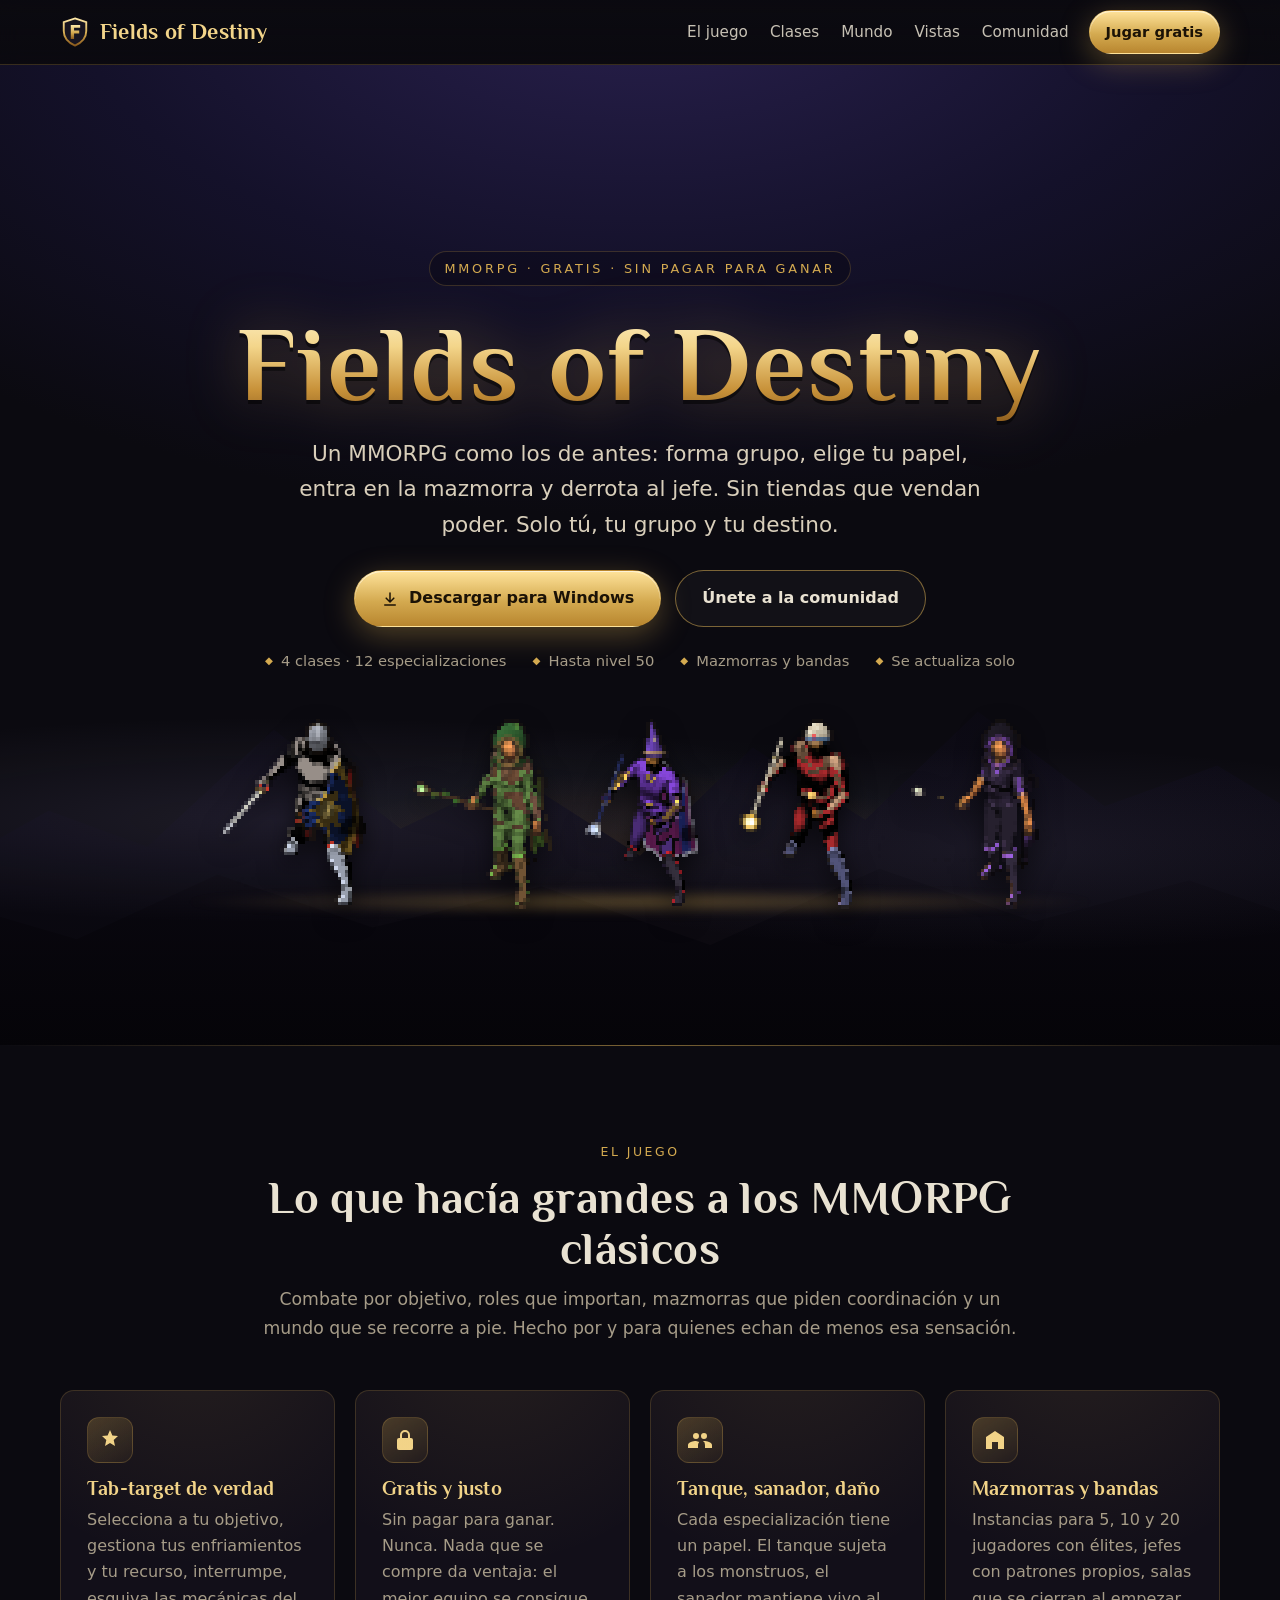
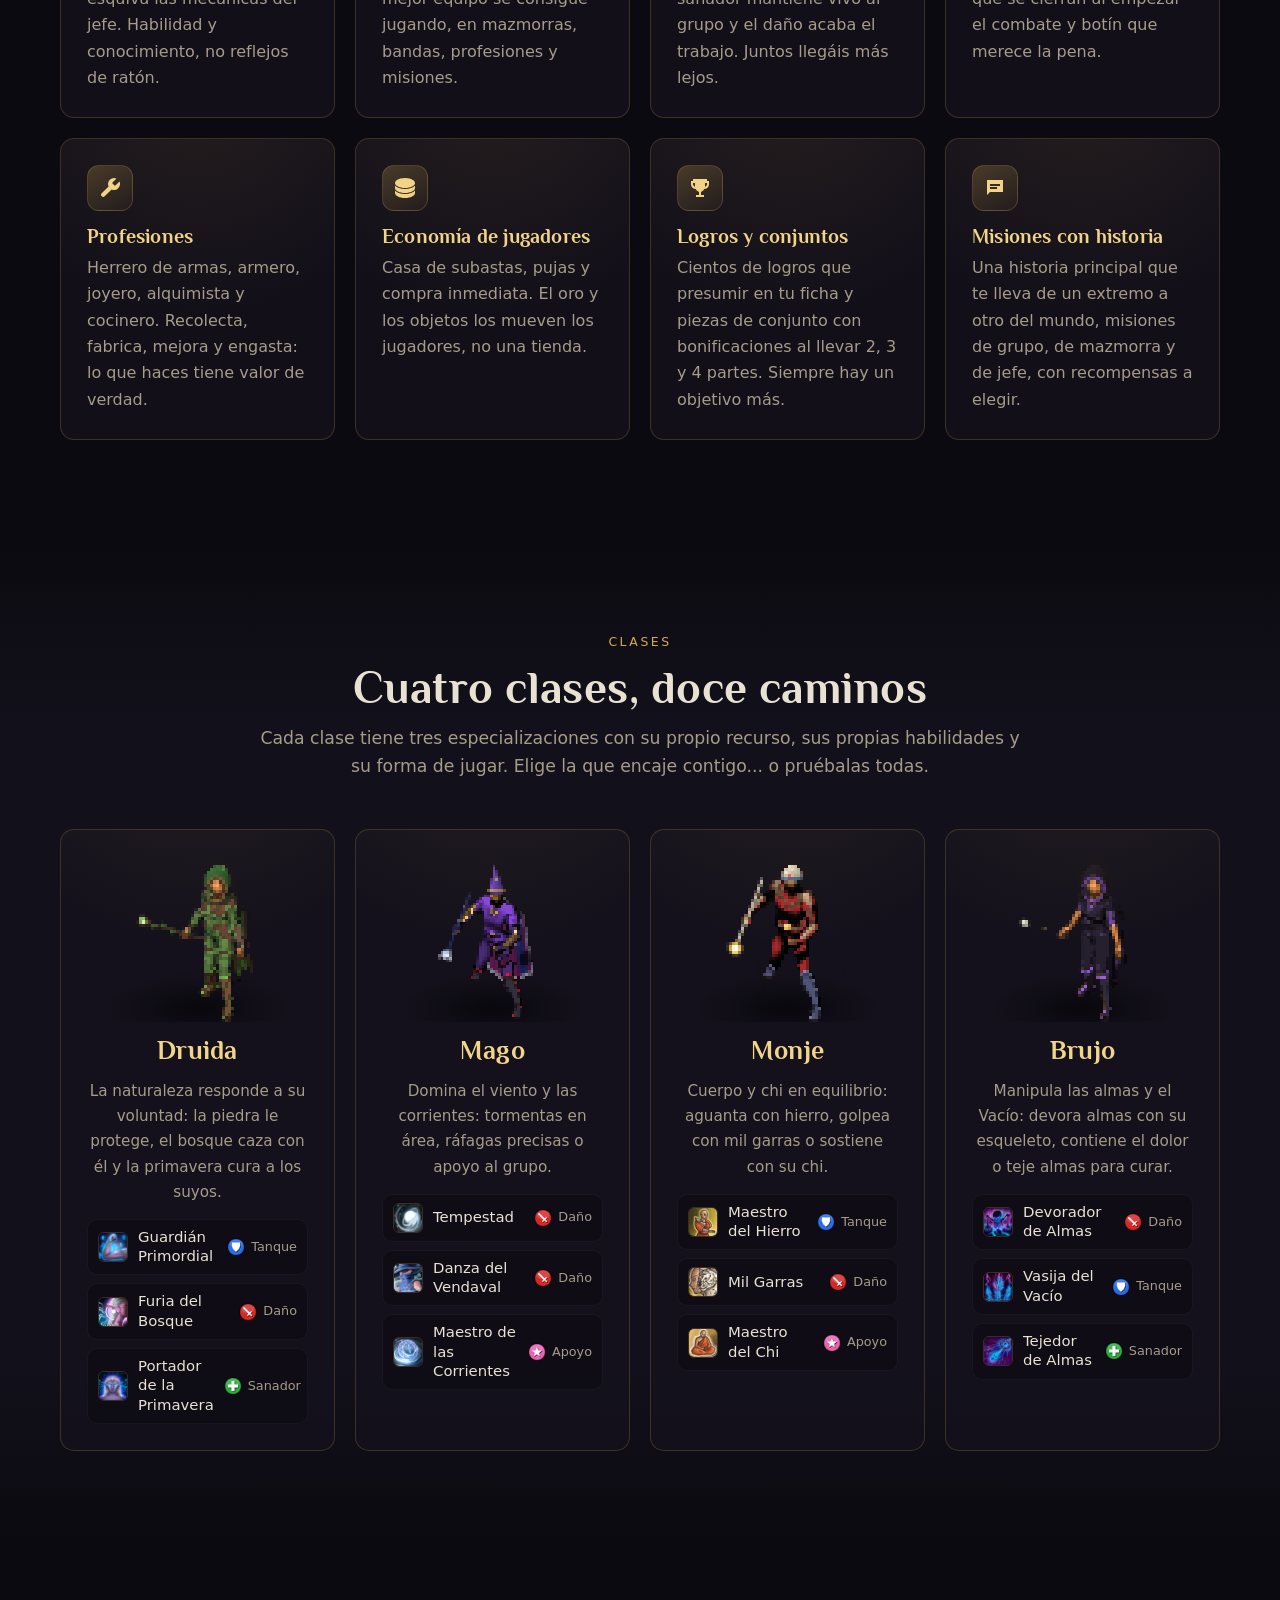
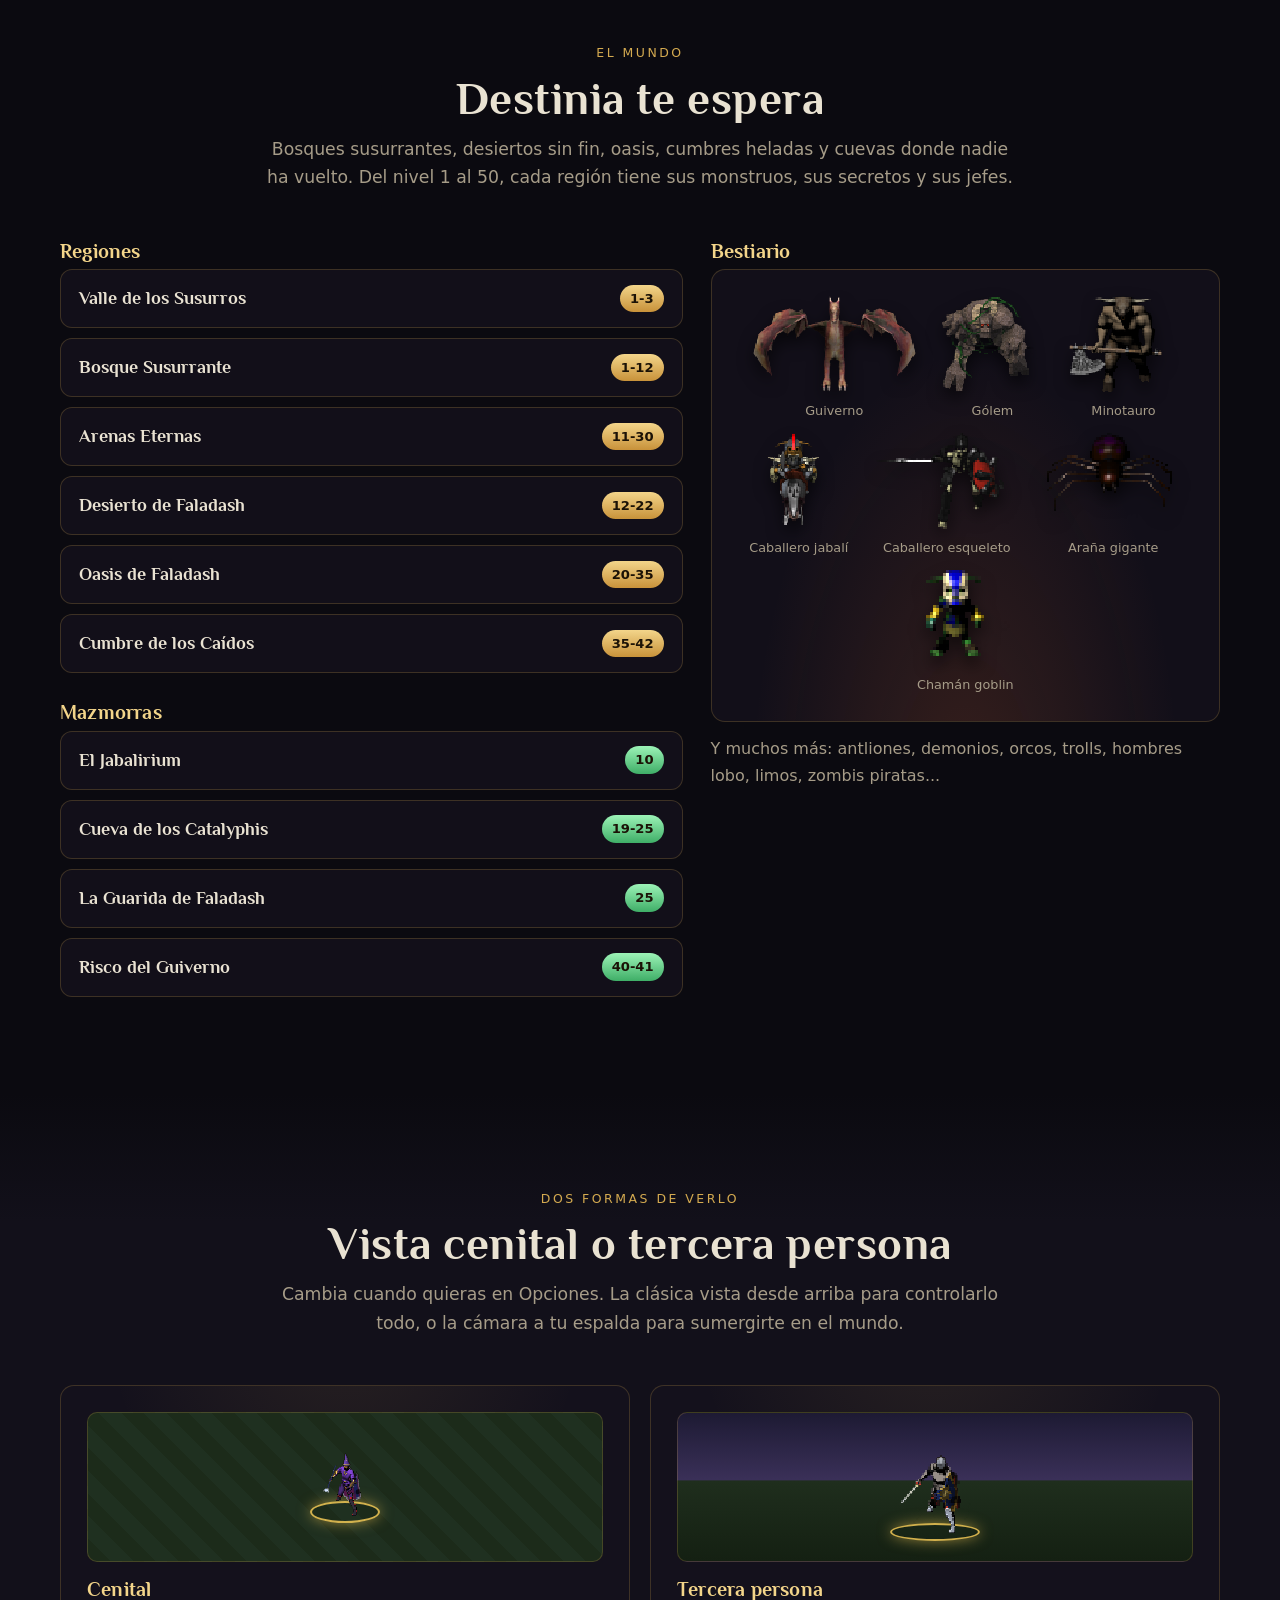
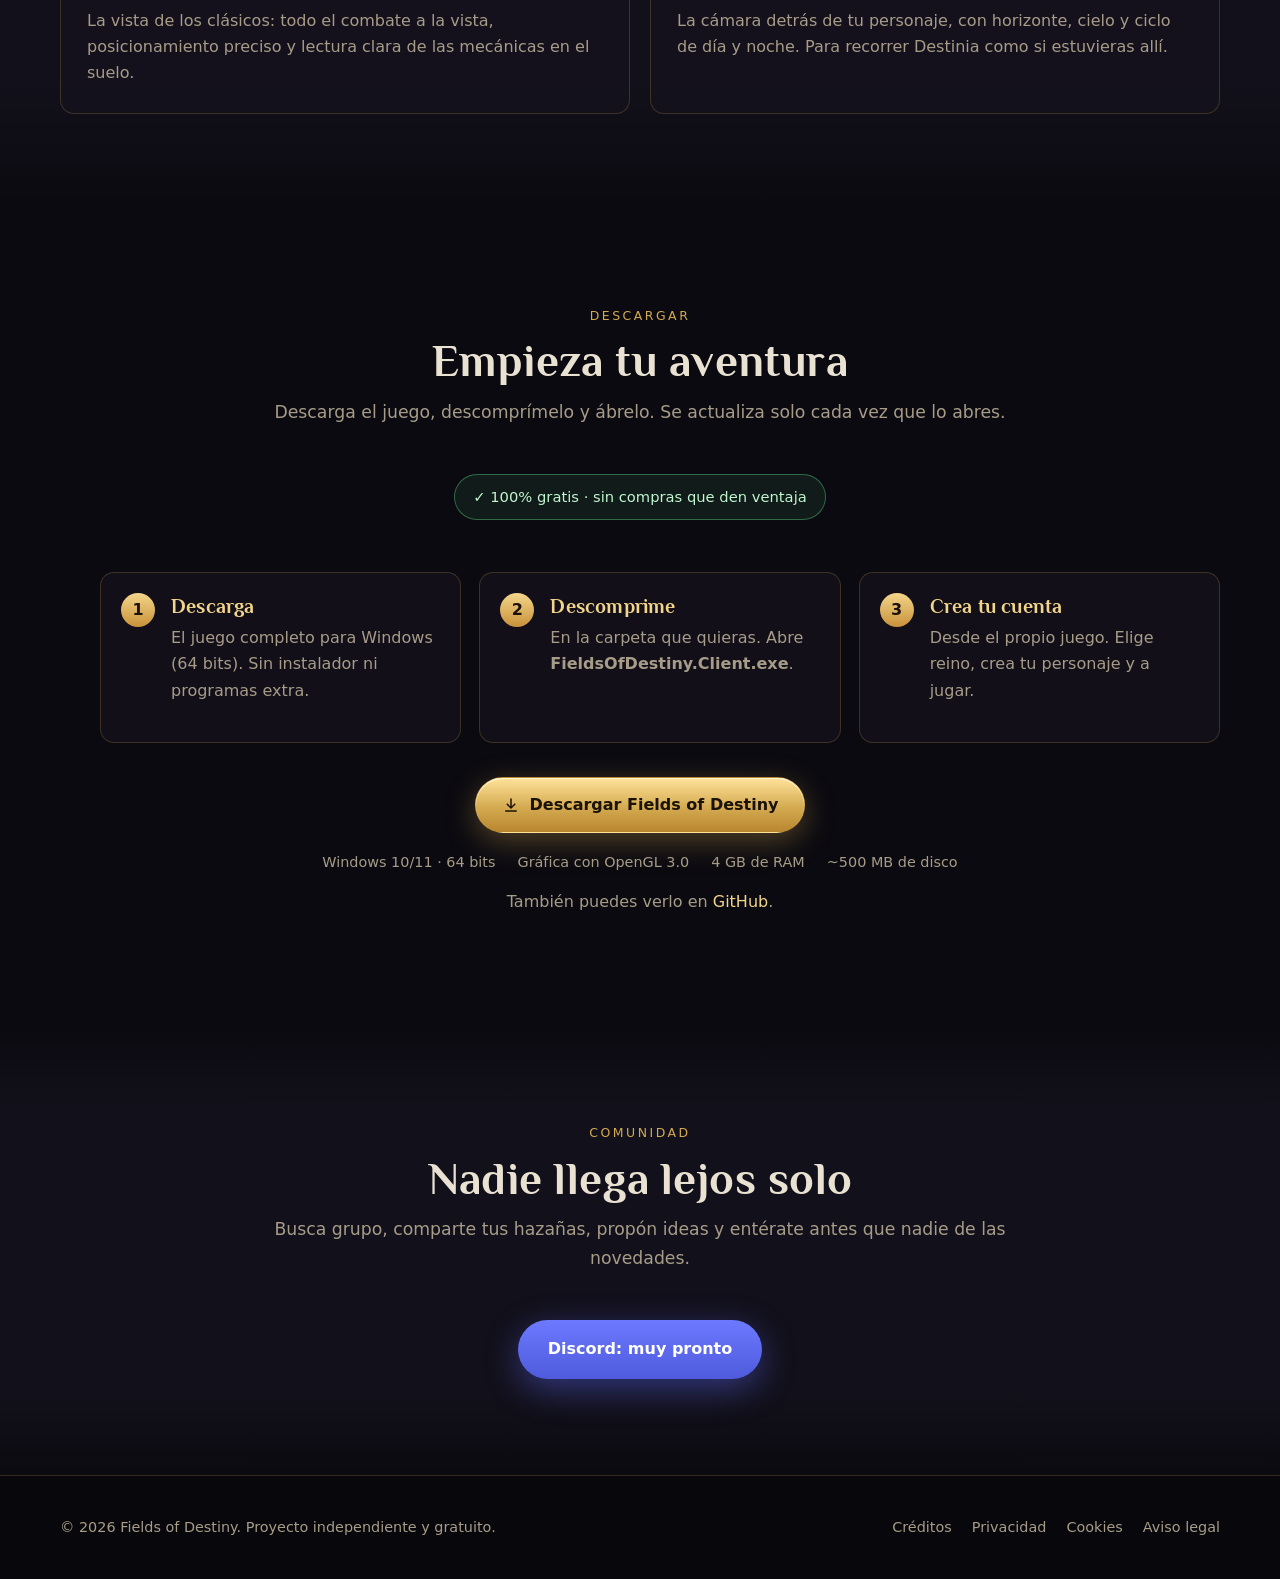
==== public/index.html @ 75686579 "Fix Build" ====
<!doctype html>
<html lang="es" class="no-js">
<head>
  <meta charset="utf-8">
  <meta name="viewport" content="width=device-width, initial-scale=1">
  <title>Fields of Destiny · MMORPG clásico y gratuito</title>
  <meta name="description" content="Fields of Destiny: un MMORPG de los de siempre. Gratis, sin pagar para ganar, con combate por objetivo (tab-target), mazmorras, bandas, profesiones y vista cenital o en tercera persona.">
  <meta name="theme-color" content="#0b0a10">
  <meta property="og:title" content="Fields of Destiny">
  <meta property="og:description" content="Un MMORPG clásico, gratuito y sin pagar para ganar.">
  <meta property="og:type" content="website">
  <meta property="og:image" content="img/heroes/mago.png">
  <link rel="icon" type="image/svg+xml" href="favicon.svg"><link rel="icon" type="image/png" href="favicon.png">
  <link rel="preload" href="fonts/Philosopher-Bold.ttf" as="font" type="font/ttf" crossorigin>
  <link rel="stylesheet" href="css/site.css">
</head>
<body>
<a class="skip" href="#contenido">Saltar al contenido</a>

<header class="nav">
  <div class="wrap">
    <a class="brand" href="#inicio"><img src="favicon.svg" alt="" width="30" height="30">Fields of Destiny</a>
    <ul>
      <li><a href="#juego">El juego</a></li>
      <li><a href="#clases">Clases</a></li>
      <li><a href="#mundo">Mundo</a></li>
      <li><a href="#vistas">Vistas</a></li>
      <li><a href="#comunidad">Comunidad</a></li>
    </ul>
    <a class="btn btn-primary" href="#descargar">Jugar gratis</a>
  </div>
</header>

<main id="contenido">
  <section class="hero" id="inicio">
    <div class="ridge"></div>
    <div class="ridge near"></div>
    <div class="fog"></div>
    <div class="embers" aria-hidden="true"></div>
    <div class="wrap hero-inner">
      <span class="eyebrow">MMORPG · Gratis · Sin pagar para ganar</span>
      <h1 class="title">Fields of Destiny</h1>
      <p class="tagline">Un MMORPG como los de antes: forma grupo, elige tu papel, entra en la mazmorra y derrota al jefe. Sin tiendas que vendan poder. Solo tú, tu grupo y tu destino.</p>
      <div class="cta">
        <a class="btn btn-primary" href="/descargar" data-link="descarga">
          <svg viewBox="0 0 24 24" aria-hidden="true"><path d="M12 3a1 1 0 0 1 1 1v9.6l3.3-3.3a1 1 0 1 1 1.4 1.4l-5 5a1 1 0 0 1-1.4 0l-5-5a1 1 0 1 1 1.4-1.4l3.3 3.3V4a1 1 0 0 1 1-1zM5 19h14a1 1 0 1 1 0 2H5a1 1 0 1 1 0-2z"/></svg>
          Descargar para Windows
        </a>
        <a class="btn" href="#comunidad">Únete a la comunidad</a>
      </div>
      <div class="facts"><span>4 clases · 12 especializaciones</span><span>Hasta nivel 50</span><span>Mazmorras y bandas</span><span>Se actualiza solo</span></div>
      <div class="party" aria-label="Un grupo de aventureros">
        <img class="pixel" src="img/heroes/guardian.png" alt="Un guardián con armadura de placas" height="190">
        <img class="pixel" src="img/heroes/druida.png" alt="Una druida del bosque" height="190">
        <img class="pixel" src="img/heroes/mago.png" alt="Un mago con su báculo" height="190">
        <img class="pixel" src="img/heroes/monje.png" alt="Un monje con turbante" height="190">
        <img class="pixel" src="img/heroes/brujo.png" alt="Una bruja nigromante" height="190">
      </div>
    </div>
  </section>

  <hr class="divider">

  <section id="juego">
    <div class="wrap">
      <div class="section-head reveal">
        <span class="kicker">El juego</span>
        <h2>Lo que hacía grandes a los MMORPG clásicos</h2>
        <p>Combate por objetivo, roles que importan, mazmorras que piden coordinación y un mundo que se recorre a pie. Hecho por y para quienes echan de menos esa sensación.</p>
      </div>
      <div class="grid g4">
        <article class="card reveal">
          <div class="icon-badge"><svg viewBox="0 0 24 24"><path d="M12 2l2.4 5.6L20 8l-4.3 3.9L17 18l-5-3-5 3 1.3-6.1L4 8l5.6-.4z"/></svg></div>
          <h3>Tab-target de verdad</h3>
          <p>Selecciona a tu objetivo, gestiona tus enfriamientos y tu recurso, interrumpe, esquiva las mecánicas del jefe. Habilidad y conocimiento, no reflejos de ratón.</p>
        </article>
        <article class="card reveal">
          <div class="icon-badge"><svg viewBox="0 0 24 24"><path d="M12 2a5 5 0 0 1 5 5v3h1a2 2 0 0 1 2 2v8a2 2 0 0 1-2 2H6a2 2 0 0 1-2-2v-8a2 2 0 0 1 2-2h1V7a5 5 0 0 1 5-5zm0 2a3 3 0 0 0-3 3v3h6V7a3 3 0 0 0-3-3z"/></svg></div>
          <h3>Gratis y justo</h3>
          <p>Sin pagar para ganar. Nunca. Nada que se compre da ventaja: el mejor equipo se consigue jugando, en mazmorras, bandas, profesiones y misiones.</p>
        </article>
        <article class="card reveal">
          <div class="icon-badge"><svg viewBox="0 0 24 24"><path d="M16 11a3 3 0 1 0-3-3 3 3 0 0 0 3 3zm-8 0a3 3 0 1 0-3-3 3 3 0 0 0 3 3zm0 2c-2.7 0-8 1.3-8 4v3h10v-3c0-1.1.4-2.1 1.2-3A12 12 0 0 0 8 13zm8 0c-.3 0-.7 0-1.1.1A4.2 4.2 0 0 1 17 17v3h7v-3c0-2.7-5.3-4-8-4z"/></svg></div>
          <h3>Tanque, sanador, daño</h3>
          <p>Cada especialización tiene un papel. El tanque sujeta a los monstruos, el sanador mantiene vivo al grupo y el daño acaba el trabajo. Juntos llegáis más lejos.</p>
        </article>
        <article class="card reveal">
          <div class="icon-badge"><svg viewBox="0 0 24 24"><path d="M3 21V9l9-6 9 6v12h-6v-7H9v7z"/></svg></div>
          <h3>Mazmorras y bandas</h3>
          <p>Instancias para 5, 10 y 20 jugadores con élites, jefes con patrones propios, salas que se cierran al empezar el combate y botín que merece la pena.</p>
        </article>
        <article class="card reveal">
          <div class="icon-badge"><svg viewBox="0 0 24 24"><path d="M14.7 6.3a1 1 0 0 0 0 1.4l1.6 1.6a1 1 0 0 0 1.4 0l3.8-3.8a6 6 0 0 1-7.9 7.9l-6.9 6.9a2.1 2.1 0 0 1-3-3l6.9-6.9a6 6 0 0 1 7.9-7.9z"/></svg></div>
          <h3>Profesiones</h3>
          <p>Herrero de armas, armero, joyero, alquimista y cocinero. Recolecta, fabrica, mejora y engasta: lo que haces tiene valor de verdad.</p>
        </article>
        <article class="card reveal">
          <div class="icon-badge"><svg viewBox="0 0 24 24"><path d="M12 2C6.5 2 2 4.2 2 7s4.5 5 10 5 10-2.2 10-5-4.5-5-10-5zM2 9.5V12c0 2.8 4.5 5 10 5s10-2.2 10-5V9.5C20.4 11.6 16.5 13 12 13S3.6 11.6 2 9.5zm0 5V17c0 2.8 4.5 5 10 5s10-2.2 10-5v-2.5c-1.6 2.1-5.5 3.5-10 3.5S3.6 16.6 2 14.5z"/></svg></div>
          <h3>Economía de jugadores</h3>
          <p>Casa de subastas, pujas y compra inmediata. El oro y los objetos los mueven los jugadores, no una tienda.</p>
        </article>
        <article class="card reveal">
          <div class="icon-badge"><svg viewBox="0 0 24 24"><path d="M5 3h14v2h2v3a5 5 0 0 1-4.6 5A6 6 0 0 1 13 15.9V19h3v2H8v-2h3v-3.1A6 6 0 0 1 7.6 13 5 5 0 0 1 3 8V5h2zm0 4v1a3 3 0 0 0 2 2.8V7zm14 0h-2v3.8A3 3 0 0 0 19 8z"/></svg></div>
          <h3>Logros y conjuntos</h3>
          <p>Cientos de logros que presumir en tu ficha y piezas de conjunto con bonificaciones al llevar 2, 3 y 4 partes. Siempre hay un objetivo más.</p>
        </article>
        <article class="card reveal">
          <div class="icon-badge"><svg viewBox="0 0 24 24"><path d="M4 4h16v12H7l-3 3zm3 4v2h10V8zm0 3v2h7v-2z"/></svg></div>
          <h3>Misiones con historia</h3>
          <p>Una historia principal que te lleva de un extremo a otro del mundo, misiones de grupo, de mazmorra y de jefe, con recompensas a elegir.</p>
        </article>
      </div>
    </div>
  </section>

  <section id="clases" class="alt">
    <div class="wrap">
      <div class="section-head reveal">
        <span class="kicker">Clases</span>
        <h2>Cuatro clases, doce caminos</h2>
        <p>Cada clase tiene tres especializaciones con su propio recurso, sus propias habilidades y su forma de jugar. Elige la que encaje contigo... o pruébalas todas.</p>
      </div>
      <div class="grid g4">
        <article class="card class-card reveal">
          <div class="class-art"><img class="pixel" src="img/heroes/druida.png" alt="Druida" loading="lazy"></div>
          <h3>Druida</h3>
          <p>La naturaleza responde a su voluntad: la piedra le protege, el bosque caza con él y la primavera cura a los suyos.</p>
          <ul class="specs">
            <li><img class="spell" src="img/iconos/druid_10.png" alt="" loading="lazy">Guardián Primordial<span class="role"><img src="img/roles/role_tank.png" alt="">Tanque</span></li>
            <li><img class="spell" src="img/iconos/druid_35.png" alt="" loading="lazy">Furia del Bosque<span class="role"><img src="img/roles/role_damage.png" alt="">Daño</span></li>
            <li><img class="spell" src="img/iconos/druid_2.png" alt="" loading="lazy">Portador de la Primavera<span class="role"><img src="img/roles/role_healer.png" alt="">Sanador</span></li>
          </ul>
        </article>
        <article class="card class-card reveal">
          <div class="class-art"><img class="pixel" src="img/heroes/mago.png" alt="Mago" loading="lazy"></div>
          <h3>Mago</h3>
          <p>Domina el viento y las corrientes: tormentas en área, ráfagas precisas o apoyo al grupo.</p>
          <ul class="specs">
            <li><img class="spell" src="img/iconos/mage_13.png" alt="" loading="lazy">Tempestad<span class="role"><img src="img/roles/role_damage.png" alt="">Daño</span></li>
            <li><img class="spell" src="img/iconos/mage_17.png" alt="" loading="lazy">Danza del Vendaval<span class="role"><img src="img/roles/role_damage.png" alt="">Daño</span></li>
            <li><img class="spell" src="img/iconos/mage_33.png" alt="" loading="lazy">Maestro de las Corrientes<span class="role"><img src="img/roles/role_support.png" alt="">Apoyo</span></li>
          </ul>
        </article>
        <article class="card class-card reveal">
          <div class="class-art"><img class="pixel" src="img/heroes/monje.png" alt="Monje" loading="lazy"></div>
          <h3>Monje</h3>
          <p>Cuerpo y chi en equilibrio: aguanta con hierro, golpea con mil garras o sostiene con su chi.</p>
          <ul class="specs">
            <li><img class="spell" src="img/iconos/monk_11.png" alt="" loading="lazy">Maestro del Hierro<span class="role"><img src="img/roles/role_tank.png" alt="">Tanque</span></li>
            <li><img class="spell" src="img/iconos/monk_3.png" alt="" loading="lazy">Mil Garras<span class="role"><img src="img/roles/role_damage.png" alt="">Daño</span></li>
            <li><img class="spell" src="img/iconos/monk_22.png" alt="" loading="lazy">Maestro del Chi<span class="role"><img src="img/roles/role_support.png" alt="">Apoyo</span></li>
          </ul>
        </article>
        <article class="card class-card reveal">
          <div class="class-art"><img class="pixel" src="img/heroes/brujo.png" alt="Brujo" loading="lazy"></div>
          <h3>Brujo</h3>
          <p>Manipula las almas y el Vacío: devora almas con su esqueleto, contiene el dolor o teje almas para curar.</p>
          <ul class="specs">
            <li><img class="spell" src="img/iconos/warlock_49.png" alt="" loading="lazy">Devorador de Almas<span class="role"><img src="img/roles/role_damage.png" alt="">Daño</span></li>
            <li><img class="spell" src="img/iconos/warlock_30.png" alt="" loading="lazy">Vasija del Vacío<span class="role"><img src="img/roles/role_tank.png" alt="">Tanque</span></li>
            <li><img class="spell" src="img/iconos/warlock_23.png" alt="" loading="lazy">Tejedor de Almas<span class="role"><img src="img/roles/role_healer.png" alt="">Sanador</span></li>
          </ul>
        </article>
      </div>
    </div>
  </section>

  <section id="mundo">
    <div class="wrap">
      <div class="section-head reveal">
        <span class="kicker">El mundo</span>
        <h2>Destinia te espera</h2>
        <p>Bosques susurrantes, desiertos sin fin, oasis, cumbres heladas y cuevas donde nadie ha vuelto. Del nivel 1 al 50, cada región tiene sus monstruos, sus secretos y sus jefes.</p>
      </div>
      <div class="world">
        <div class="reveal">
          <h3>Regiones</h3>
          <ul class="zones">
            <li><b>Valle de los Susurros</b><span class="lvl">1-3</span></li>
            <li><b>Bosque Susurrante</b><span class="lvl">1-12</span></li>
            <li><b>Arenas Eternas</b><span class="lvl">11-30</span></li>
            <li><b>Desierto de Faladash</b><span class="lvl">12-22</span></li>
            <li><b>Oasis de Faladash</b><span class="lvl">20-35</span></li>
            <li><b>Cumbre de los Caídos</b><span class="lvl">35-42</span></li>
          </ul>
          <h3 class="mt">Mazmorras</h3>
          <ul class="zones">
            <li><b>El Jabalirium</b><span class="lvl dg">10</span></li>
            <li><b>Cueva de los Catalyphis</b><span class="lvl dg">19-25</span></li>
            <li><b>La Guarida de Faladash</b><span class="lvl dg">25</span></li>
            <li><b>Risco del Guiverno</b><span class="lvl dg">40-41</span></li>
          </ul>
        </div>
        <div class="reveal">
          <h3>Bestiario</h3>
          <div class="bestiary">
            <figure><img class="pixel" src="img/monstruos/guiverno.png" alt="Guiverno" loading="lazy"><figcaption>Guiverno</figcaption></figure>
            <figure><img class="pixel" src="img/monstruos/golem.png" alt="Gólem" loading="lazy"><figcaption>Gólem</figcaption></figure>
            <figure><img class="pixel" src="img/monstruos/minotauro.png" alt="Minotauro" loading="lazy"><figcaption>Minotauro</figcaption></figure>
            <figure><img class="pixel" src="img/monstruos/jabali.png" alt="Caballero jabalí" loading="lazy"><figcaption>Caballero jabalí</figcaption></figure>
            <figure><img class="pixel" src="img/monstruos/esqueleto.png" alt="Caballero esqueleto" loading="lazy"><figcaption>Caballero esqueleto</figcaption></figure>
            <figure><img class="pixel" src="img/monstruos/arana.png" alt="Araña gigante" loading="lazy"><figcaption>Araña gigante</figcaption></figure>
            <figure><img class="pixel" src="img/monstruos/goblin.png" alt="Chamán goblin" loading="lazy"><figcaption>Chamán goblin</figcaption></figure>
          </div>
          <p class="muted mt-s">Y muchos más: antliones, demonios, orcos, trolls, hombres lobo, limos, zombis piratas...</p>
        </div>
      </div>
    </div>
  </section>

  <section id="vistas" class="alt views">
    <div class="wrap">
      <div class="section-head reveal">
        <span class="kicker">Dos formas de verlo</span>
        <h2>Vista cenital o tercera persona</h2>
        <p>Cambia cuando quieras en Opciones. La clásica vista desde arriba para controlarlo todo, o la cámara a tu espalda para sumergirte en el mundo.</p>
      </div>
      <div class="grid g2">
        <article class="card reveal">
          <div class="view-demo top"><span class="ring"></span><img class="pixel" src="img/heroes/mago.png" alt="" loading="lazy"></div>
          <h3>Cenital</h3>
          <p>La vista de los clásicos: todo el combate a la vista, posicionamiento preciso y lectura clara de las mecánicas en el suelo.</p>
        </article>
        <article class="card reveal">
          <div class="view-demo third"><span class="ring"></span><img class="pixel" src="img/heroes/guardian.png" alt="" loading="lazy"></div>
          <h3>Tercera persona</h3>
          <p>La cámara detrás de tu personaje, con horizonte, cielo y ciclo de día y noche. Para recorrer Destinia como si estuvieras allí.</p>
        </article>
      </div>
    </div>
  </section>

  <section id="descargar" class="download">
    <div class="wrap">
      <div class="section-head reveal">
        <span class="kicker">Descargar</span>
        <h2>Empieza tu aventura</h2>
        <p>Descarga el juego, descomprímelo y ábrelo. Se actualiza solo cada vez que lo abres.</p>
      </div>
      <span class="free-banner reveal">✓ 100% gratis · sin compras que den ventaja</span>
      <ol class="steps">
        <li class="reveal"><h3>Descarga</h3><p class="muted">El juego completo para Windows (64 bits). Sin instalador ni programas extra.</p></li>
        <li class="reveal"><h3>Descomprime</h3><p class="muted">En la carpeta que quieras. Abre <b>FieldsOfDestiny.Client.exe</b>.</p></li>
        <li class="reveal"><h3>Crea tu cuenta</h3><p class="muted">Desde el propio juego. Elige reino, crea tu personaje y a jugar.</p></li>
      </ol>
      <a class="btn btn-primary reveal" href="/descargar" data-link="descarga">
        <svg viewBox="0 0 24 24" aria-hidden="true"><path d="M12 3a1 1 0 0 1 1 1v9.6l3.3-3.3a1 1 0 1 1 1.4 1.4l-5 5a1 1 0 0 1-1.4 0l-5-5a1 1 0 1 1 1.4-1.4l3.3 3.3V4a1 1 0 0 1 1-1zM5 19h14a1 1 0 1 1 0 2H5a1 1 0 1 1 0-2z"/></svg>
        Descargar Fields of Destiny
      </a>
      <div class="req"><span>Windows 10/11 · 64 bits</span><span>Gráfica con OpenGL 3.0</span><span>4 GB de RAM</span><span>~500 MB de disco</span></div>
      <p class="muted mt-s">También puedes verlo en <a href="https://github.com/zorbuk/FieldsOfDestiny-Client" data-link="repositorio" rel="noopener">GitHub</a>.</p>
    </div>
  </section>

  <section id="comunidad" class="alt community">
    <div class="wrap">
      <div class="section-head reveal">
        <span class="kicker">Comunidad</span>
        <h2>Nadie llega lejos solo</h2>
        <p>Busca grupo, comparte tus hazañas, propón ideas y entérate antes que nadie de las novedades.</p>
      </div>
      <a class="discord reveal" href="/discord" data-link="discord" rel="noopener">
        <svg viewBox="0 0 24 24" aria-hidden="true"><path d="M20.3 4.4A19.8 19.8 0 0 0 15.4 3l-.6 1.3a18.3 18.3 0 0 0-5.6 0L8.6 3a19.7 19.7 0 0 0-4.9 1.4A20.4 20.4 0 0 0 .1 18.1a19.9 19.9 0 0 0 6 3l1.3-2a13 13 0 0 1-2-1l.5-.4a14.2 14.2 0 0 0 12.2 0l.5.4-2 1 1.3 2a19.8 19.8 0 0 0 6-3 20.3 20.3 0 0 0-3.6-13.7zM8.5 15.3c-1.2 0-2.2-1.1-2.2-2.4s1-2.4 2.2-2.4 2.2 1.1 2.2 2.4-1 2.4-2.2 2.4zm7 0c-1.2 0-2.2-1.1-2.2-2.4s1-2.4 2.2-2.4 2.2 1.1 2.2 2.4-1 2.4-2.2 2.4z"/></svg>
        Únete al Discord
      </a>
    </div>
  </section>
</main>

<footer>
  <div class="wrap">
    <div>© <span data-year>2026</span> Fields of Destiny. Proyecto independiente y gratuito.</div>
    <nav aria-label="Legal">
      <a href="creditos.html">Créditos</a>
      <a href="legal/privacidad.html">Privacidad</a>
      <a href="legal/cookies.html">Cookies</a>
      <a href="legal/aviso-legal.html">Aviso legal</a>
    </nav>
  </div>
</footer>
<script src="js/site.js" defer></script>
</body>
</html>
---- public/css/site.css ----
/* Fields of Destiny - one stylesheet, no framework. Effects are gradients and transforms only (GPU-cheap),
   and every animation stops for visitors who ask for less motion. */

@font-face {
  font-family: "Philosopher";
  src: url("../fonts/Philosopher-Bold.ttf") format("truetype");
  font-weight: 700;
  font-display: swap;
}

:root {
  --bg: #0b0a10;
  --bg-2: #12101a;
  --panel: rgba(22, 19, 30, 0.72);
  --panel-solid: #17141f;
  --line: rgba(212, 170, 80, 0.22);
  --line-strong: rgba(212, 170, 80, 0.55);
  --gold: #d4aa50;
  --gold-bright: #f3d58a;
  --ember: #e0662c;
  --text: #e9e2d2;
  --muted: #a69c88;
  --green: #5fe08a;
  --radius: 14px;
  --max: 1160px;
  --shadow: 0 20px 60px rgba(0, 0, 0, 0.55);
}

*, *::before, *::after { box-sizing: border-box; }
html { scroll-behavior: smooth; -webkit-text-size-adjust: 100%; }
body {
  margin: 0;
  background: var(--bg);
  color: var(--text);
  font: 16px/1.65 system-ui, -apple-system, "Segoe UI", Roboto, Ubuntu, sans-serif;
  overflow-x: hidden;
}
img { max-width: 100%; display: block; }
a { color: var(--gold-bright); text-decoration: none; }
a:hover { text-decoration: underline; }
h1, h2, h3, .brand { font-family: "Philosopher", Georgia, serif; font-weight: 700; letter-spacing: 0.01em; line-height: 1.15; }
h2 { font-size: clamp(1.9rem, 4vw, 2.8rem); margin: 0 0 0.6rem; }
h3 { font-size: 1.25rem; margin: 0 0 0.4rem; color: var(--gold-bright); }
p { margin: 0 0 1rem; }
.pixel { image-rendering: pixelated; image-rendering: crisp-edges; }
.wrap { width: min(var(--max), calc(100% - 32px)); margin: 0 auto; }
.muted { color: var(--muted); }
.skip { position: absolute; left: -999px; top: 8px; background: var(--gold); color: #000; padding: 8px 12px; border-radius: 8px; z-index: 100; }
.skip:focus { left: 8px; }

/* ----- navigation */
.nav {
  position: sticky; top: 0; z-index: 50;
  backdrop-filter: blur(10px); -webkit-backdrop-filter: blur(10px);
  background: linear-gradient(to bottom, rgba(11, 10, 16, 0.92), rgba(11, 10, 16, 0.7));
  border-bottom: 1px solid var(--line);
}
.nav .wrap { display: flex; align-items: center; gap: 20px; height: 64px; }
.brand { font-size: 1.35rem; color: var(--gold-bright); display: flex; align-items: center; gap: 10px; white-space: nowrap; }
.brand img { width: 30px; height: 30px; }
.brand:hover { text-decoration: none; }
.nav ul { display: flex; gap: 22px; list-style: none; margin: 0 0 0 auto; padding: 0; }
.nav ul a { color: var(--text); opacity: 0.85; font-size: 0.95rem; }
.nav ul a:hover { opacity: 1; color: var(--gold-bright); text-decoration: none; }
.nav .btn { padding: 9px 16px; font-size: 0.92rem; }
@media (max-width: 860px) { .nav ul { display: none; } .nav .btn { margin-left: auto; } }

/* ----- buttons */
.btn {
  display: inline-flex; align-items: center; justify-content: center; gap: 10px;
  padding: 14px 26px; border-radius: 999px; border: 1px solid var(--line-strong);
  font-weight: 650; color: var(--text); background: rgba(255, 255, 255, 0.03);
  transition: transform 0.15s ease, box-shadow 0.2s ease, background 0.2s ease;
  white-space: nowrap;
}
.btn:hover { text-decoration: none; transform: translateY(-1px); background: rgba(212, 170, 80, 0.1); }
.btn-primary {
  color: #1b1206; border-color: transparent;
  background: linear-gradient(180deg, #ffe39a, #d4aa50 55%, #b8862f);
  box-shadow: 0 8px 30px rgba(212, 170, 80, 0.35), inset 0 1px 0 rgba(255, 255, 255, 0.6);
}
.btn-primary:hover { background: linear-gradient(180deg, #fff0bf, #e2bb63 55%, #c39035); box-shadow: 0 10px 40px rgba(212, 170, 80, 0.5); }
.btn svg { width: 18px; height: 18px; fill: currentColor; }

/* ----- hero */
.hero { position: relative; min-height: min(92vh, 860px); display: grid; place-items: center; overflow: hidden; isolation: isolate; }
.hero::before {
  content: ""; position: absolute; inset: 0; z-index: -3;
  background:
    radial-gradient(ellipse 60% 40% at 50% 100%, rgba(224, 102, 44, 0.35), transparent 70%),
    radial-gradient(ellipse 80% 60% at 50% 110%, rgba(95, 224, 138, 0.12), transparent 70%),
    radial-gradient(ellipse 100% 70% at 50% -10%, #2a2150 0%, #14112a 45%, var(--bg) 80%);
}
/* far mountains, two layers, pure gradients */
.hero .ridge {
  position: absolute; left: -5%; right: -5%; bottom: 0; height: 46%; z-index: -2;
  background: linear-gradient(to top, #07060b 0%, #0d0b16 60%, transparent 100%);
  clip-path: polygon(0 62%, 8% 48%, 15% 56%, 24% 30%, 33% 52%, 41% 40%, 50% 58%, 58% 34%, 66% 50%, 74% 26%, 83% 47%, 91% 38%, 100% 55%, 100% 100%, 0 100%);
  opacity: 0.95;
}
.hero .ridge.near { height: 30%; background: linear-gradient(to top, #050408, #0a0811 80%); clip-path: polygon(0 50%, 10% 64%, 20% 42%, 31% 60%, 43% 46%, 55% 66%, 67% 40%, 78% 58%, 89% 44%, 100% 62%, 100% 100%, 0 100%); }
.hero .fog {
  position: absolute; inset: auto -20% 8% -20%; height: 30%; z-index: -1;
  background: radial-gradient(ellipse 50% 50% at 30% 50%, rgba(160, 150, 200, 0.12), transparent 70%),
              radial-gradient(ellipse 40% 50% at 70% 60%, rgba(160, 150, 200, 0.1), transparent 70%);
  animation: drift 26s ease-in-out infinite alternate;
}
@keyframes drift { from { transform: translateX(-4%); } to { transform: translateX(4%); } }
.embers { position: absolute; inset: 0; z-index: -1; pointer-events: none; }
.embers i {
  position: absolute; bottom: -10px; width: 3px; height: 3px; border-radius: 50%;
  background: #ffcf7a; box-shadow: 0 0 8px 2px rgba(255, 160, 60, 0.7);
  animation: rise linear infinite; opacity: 0;
}
@keyframes rise {
  0% { transform: translate3d(0, 0, 0); opacity: 0; }
  10% { opacity: 1; }
  100% { transform: translate3d(var(--dx, 20px), -85vh, 0); opacity: 0; }
}
.hero-inner { text-align: center; padding: 90px 0 40px; }
.eyebrow { display: inline-block; font-size: 0.8rem; letter-spacing: 0.22em; text-transform: uppercase; color: var(--gold); border: 1px solid var(--line); border-radius: 999px; padding: 6px 14px; background: rgba(0, 0, 0, 0.25); }
.title {
  font-size: clamp(2.5rem, 10vw, 6.6rem); margin: 18px 0 10px; overflow-wrap: anywhere;
  background: linear-gradient(180deg, #fff3cf 0%, #f3d58a 35%, #c8923a 70%, #8a5a1c 100%);
  -webkit-background-clip: text; background-clip: text; color: transparent;
  filter: drop-shadow(0 4px 0 rgba(0, 0, 0, 0.5)) drop-shadow(0 0 28px rgba(212, 170, 80, 0.35));
}
.tagline { font-size: clamp(1.05rem, 2.2vw, 1.35rem); color: #d9cfbb; max-width: 720px; margin: 0 auto 28px; }
.cta { display: flex; gap: 14px; justify-content: center; flex-wrap: wrap; }
.facts { display: flex; gap: 10px 26px; justify-content: center; flex-wrap: wrap; margin-top: 22px; color: var(--muted); font-size: 0.92rem; }
.facts span::before { content: "◆"; color: var(--gold); margin-right: 8px; font-size: 0.7em; vertical-align: 2px; }
.party { display: flex; justify-content: center; align-items: flex-end; gap: clamp(4px, 2vw, 28px); margin-top: 46px; position: relative; }
.party::after { content: ""; position: absolute; left: 10%; right: 10%; bottom: -6px; height: 26px; background: radial-gradient(ellipse at center, rgba(212, 170, 80, 0.35), transparent 70%); filter: blur(4px); z-index: -1; }
.party img { height: clamp(90px, 15vw, 190px); width: auto; filter: drop-shadow(0 10px 12px rgba(0, 0, 0, 0.6)); animation: bob 4.5s ease-in-out infinite; }
.party img:nth-child(2) { animation-delay: -0.9s; } .party img:nth-child(3) { animation-delay: -1.8s; }
.party img:nth-child(4) { animation-delay: -2.7s; } .party img:nth-child(5) { animation-delay: -3.6s; }
@keyframes bob { 0%, 100% { transform: translateY(0); } 50% { transform: translateY(-6px); } }

/* ----- sections */
section { padding: 96px 0; position: relative; }
.section-head { text-align: center; max-width: 760px; margin: 0 auto 48px; }
.section-head p { color: var(--muted); font-size: 1.08rem; }
.kicker { color: var(--gold); letter-spacing: 0.2em; text-transform: uppercase; font-size: 0.78rem; margin-bottom: 10px; display: block; }
.alt { background: linear-gradient(180deg, var(--bg) 0%, var(--bg-2) 18%, var(--bg-2) 82%, var(--bg) 100%); }
.divider { height: 1px; background: linear-gradient(90deg, transparent, var(--line-strong), transparent); border: 0; margin: 0; }

.grid { display: grid; gap: 20px; }
.g4 { grid-template-columns: repeat(4, 1fr); }
.g3 { grid-template-columns: repeat(3, 1fr); }
.g2 { grid-template-columns: repeat(2, 1fr); }
@media (max-width: 980px) { .g4 { grid-template-columns: repeat(2, 1fr); } .g3 { grid-template-columns: repeat(2, 1fr); } }
@media (max-width: 620px) { .g4, .g3, .g2 { grid-template-columns: 1fr; } section { padding: 70px 0; } }

.card {
  background: var(--panel); border: 1px solid var(--line); border-radius: var(--radius);
  padding: 26px; position: relative; overflow: hidden;
  transition: transform 0.2s ease, border-color 0.2s ease, box-shadow 0.2s ease;
}
.card::before {
  content: ""; position: absolute; inset: 0; pointer-events: none;
  background: radial-gradient(600px circle at var(--mx, 50%) var(--my, -20%), rgba(212, 170, 80, 0.1), transparent 40%);
}
.card:hover { transform: translateY(-3px); border-color: var(--line-strong); box-shadow: var(--shadow); }
.card p { color: var(--muted); margin: 0; }
.icon-badge { width: 46px; height: 46px; border-radius: 12px; display: grid; place-items: center; margin-bottom: 14px; background: linear-gradient(145deg, rgba(212, 170, 80, 0.25), rgba(212, 170, 80, 0.05)); border: 1px solid var(--line); }
.icon-badge svg { width: 24px; height: 24px; fill: var(--gold-bright); }

/* ----- classes */
.class-card { display: flex; flex-direction: column; gap: 14px; padding-top: 22px; }
.class-art { height: 170px; display: grid; place-items: end center; background: radial-gradient(ellipse 60% 30% at 50% 92%, rgba(0, 0, 0, 0.55), transparent 70%); }
.class-art img { height: 160px; width: auto; }
.class-card h3 { font-size: 1.6rem; text-align: center; margin: 0; }
.class-card > p { text-align: center; font-size: 0.95rem; }
.specs { list-style: none; margin: 0; padding: 0; display: grid; gap: 8px; }
.specs li { display: flex; align-items: center; gap: 10px; padding: 8px 10px; line-height: 1.3; border-radius: 10px; background: rgba(0, 0, 0, 0.25); border: 1px solid rgba(255, 255, 255, 0.04); font-size: 0.93rem; }
.specs img.spell { width: 30px; height: 30px; border-radius: 6px; border: 1px solid var(--line); }
.specs .role { flex-shrink: 0; margin-left: auto; display: flex; align-items: center; gap: 6px; color: var(--muted); font-size: 0.8rem; }
.specs .role img { width: 18px; height: 18px; }

/* ----- world */
.world { display: grid; grid-template-columns: 1.1fr 0.9fr; gap: 28px; align-items: start; }
@media (max-width: 900px) { .world { grid-template-columns: 1fr; } }
.zones { list-style: none; padding: 0; margin: 0; display: grid; gap: 10px; }
.zones li { display: flex; justify-content: space-between; gap: 14px; align-items: center; padding: 14px 18px; border-radius: 12px; background: var(--panel); border: 1px solid var(--line); }
.zones b { font-family: "Philosopher", Georgia, serif; font-size: 1.1rem; color: var(--text); }
.lvl { font-size: 0.82rem; color: #1b1206; background: linear-gradient(180deg, #f3d58a, #c8923a); padding: 3px 10px; border-radius: 999px; font-weight: 700; white-space: nowrap; }
.lvl.dg { background: linear-gradient(180deg, #9cf3b7, #3fae67); }
.bestiary { display: flex; flex-wrap: wrap; justify-content: center; align-items: flex-end; gap: 12px 26px; padding: 26px; border-radius: var(--radius); border: 1px solid var(--line); background: radial-gradient(ellipse at 50% 120%, rgba(224, 102, 44, 0.18), transparent 60%), var(--panel); }
.bestiary figure { margin: 0; text-align: center; }
.bestiary img { height: 96px; width: auto; margin: 0 auto 8px; filter: drop-shadow(0 8px 8px rgba(0, 0, 0, 0.6)); }
.bestiary figcaption { font-size: 0.8rem; color: var(--muted); }

/* ----- views */
.views .card { min-height: 100%; }
.view-demo { height: 150px; border-radius: 10px; margin-bottom: 16px; border: 1px solid var(--line); position: relative; overflow: hidden; }
.view-demo.top { background: repeating-linear-gradient(45deg, #1c2b1a 0 16px, #1f3020 16px 32px); }
.view-demo.third { background: linear-gradient(to bottom, #1d1a33 0%, #3a3058 45%, #1f2e1d 46%, #142012 100%); }
.view-demo img { position: absolute; left: 50%; bottom: 18%; height: 80px; transform: translateX(-50%); }
.view-demo.top img { bottom: 30%; height: 64px; }
.view-demo .ring { position: absolute; left: 50%; bottom: 26%; width: 70px; height: 22px; transform: translateX(-50%); border-radius: 50%; border: 2px solid rgba(255, 210, 90, 0.8); box-shadow: 0 0 14px rgba(255, 210, 90, 0.5); }
.view-demo.third .ring { bottom: 14%; width: 90px; height: 18px; }

/* ----- download */
.download { text-align: center; }
.steps { counter-reset: step; display: grid; grid-template-columns: repeat(3, 1fr); gap: 18px; margin: 34px 0; text-align: left; }
@media (max-width: 780px) { .steps { grid-template-columns: 1fr; } }
.steps li { list-style: none; counter-increment: step; padding: 22px 22px 22px 70px; position: relative; border-radius: var(--radius); background: var(--panel); border: 1px solid var(--line); }
.steps li::before { content: counter(step); position: absolute; left: 20px; top: 20px; width: 34px; height: 34px; border-radius: 50%; display: grid; place-items: center; font-weight: 800; color: #1b1206; background: linear-gradient(180deg, #f3d58a, #c8923a); }
.req { display: flex; flex-wrap: wrap; gap: 8px 22px; justify-content: center; color: var(--muted); font-size: 0.9rem; margin-top: 18px; }
.free-banner { display: inline-flex; gap: 10px; align-items: center; padding: 10px 18px; border-radius: 999px; border: 1px solid rgba(95, 224, 138, 0.4); color: #bff5cf; background: rgba(95, 224, 138, 0.08); font-size: 0.92rem; margin-bottom: 18px; }

/* ----- community */
.community { text-align: center; }
.discord { display: inline-flex; align-items: center; gap: 12px; padding: 16px 30px; border-radius: 999px; color: #fff; font-weight: 700; background: linear-gradient(180deg, #6d79ff, #4f5bdc); box-shadow: 0 10px 34px rgba(88, 101, 242, 0.45); }
.discord:hover { text-decoration: none; filter: brightness(1.08); }
.discord svg { width: 26px; height: 26px; fill: #fff; }

/* ----- footer */
footer { border-top: 1px solid var(--line); padding: 40px 0; color: var(--muted); font-size: 0.9rem; background: #08070c; }
footer .wrap { display: flex; flex-wrap: wrap; gap: 14px 30px; justify-content: space-between; align-items: center; }
footer nav { display: flex; flex-wrap: wrap; gap: 8px 20px; }
footer a { color: var(--muted); }
footer a:hover { color: var(--gold-bright); }

/* ----- reading pages (credits, legal) */
.page { padding: 70px 0 90px; }
.page .wrap { max-width: 880px; }
.page h1 { font-size: clamp(2.2rem, 5vw, 3.2rem); color: var(--gold-bright); margin: 0 0 10px; }
.page h2 { font-size: 1.55rem; margin-top: 2.2rem; color: var(--gold-bright); }
.page p, .page li { color: #d6cdbb; }
.page ul { padding-left: 1.2rem; }
.page .updated { color: var(--muted); font-size: 0.9rem; margin-bottom: 2rem; }
.credit { padding: 18px 20px; border-radius: 12px; background: var(--panel); border: 1px solid var(--line); margin: 12px 0; }
.credit h3 { margin: 0 0 4px; font-size: 1.1rem; }
.credit p { margin: 0.2rem 0; font-size: 0.95rem; }
.credit .lic { display: inline-block; font-size: 0.75rem; font-weight: 700; padding: 2px 8px; border-radius: 999px; background: rgba(212, 170, 80, 0.15); border: 1px solid var(--line-strong); color: var(--gold-bright); margin-right: 6px; }
.credit.todo { border-color: rgba(224, 102, 44, 0.6); }
.credit.todo .lic { background: rgba(224, 102, 44, 0.15); border-color: rgba(224, 102, 44, 0.6); color: #ffb48a; }
table { width: 100%; border-collapse: collapse; margin: 1rem 0; font-size: 0.95rem; }
th, td { text-align: left; padding: 10px 12px; border-bottom: 1px solid var(--line); vertical-align: top; }
th { color: var(--gold-bright); font-weight: 650; }

/* ----- reveal on scroll */
.reveal { opacity: 0; transform: translateY(18px); transition: opacity 0.7s ease, transform 0.7s ease; }
.reveal.shown { opacity: 1; transform: none; }
.no-js .reveal { opacity: 1; transform: none; }

@media (prefers-reduced-motion: reduce) {
  *, *::before, *::after { animation: none !important; transition: none !important; scroll-behavior: auto !important; }
  .reveal { opacity: 1; transform: none; }
}
.mt { margin-top: 28px; }
.mt-s { margin-top: 14px; }
code { font-size: 0.9em; color: #f0e0b0; background: rgba(255, 255, 255, 0.06); padding: 1px 6px; border-radius: 5px; }
.fill { color: var(--gold-bright); }
@media (max-width: 520px) {
  .eyebrow { letter-spacing: 0.12em; font-size: 0.7rem; }
  .nav .wrap { gap: 10px; }
  .brand { font-size: 1.1rem; }
  .nav .btn { padding: 8px 12px; }
  .specs .role span, .specs .role { font-size: 0.75rem; }
}
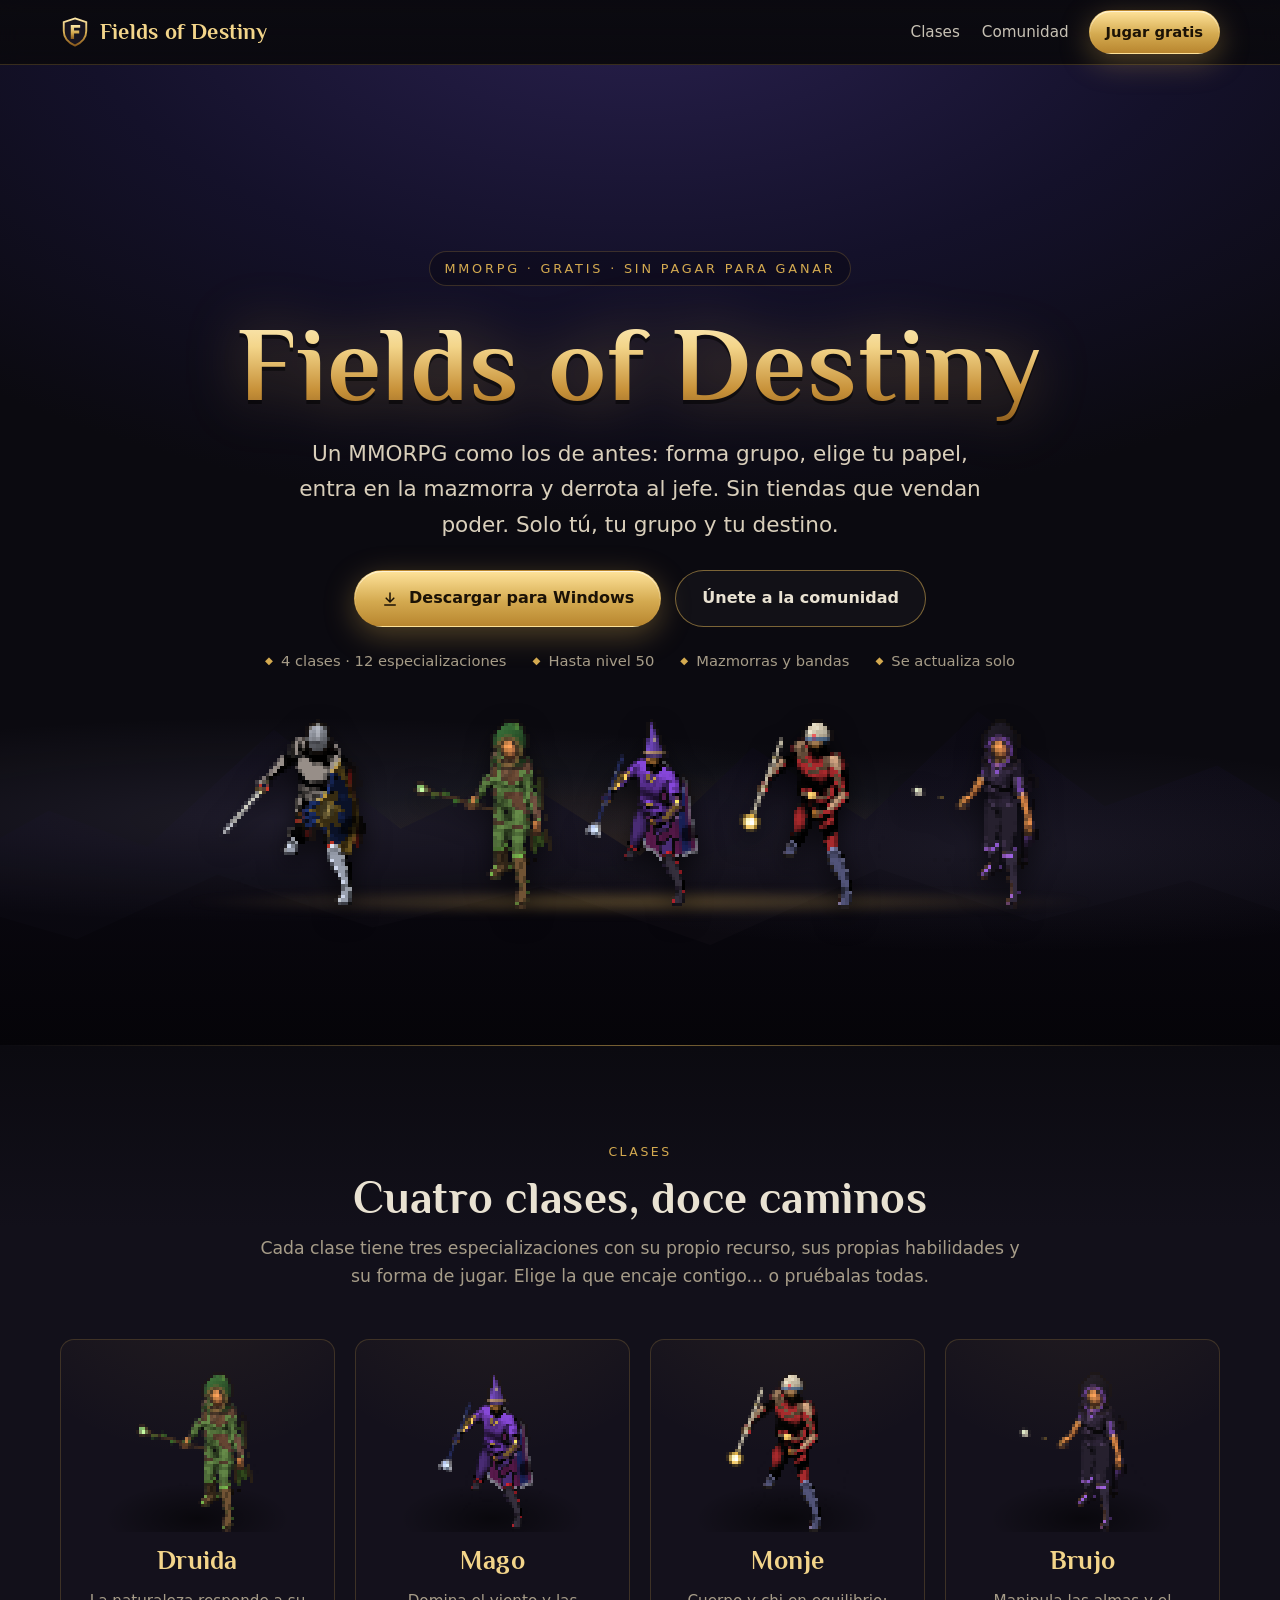
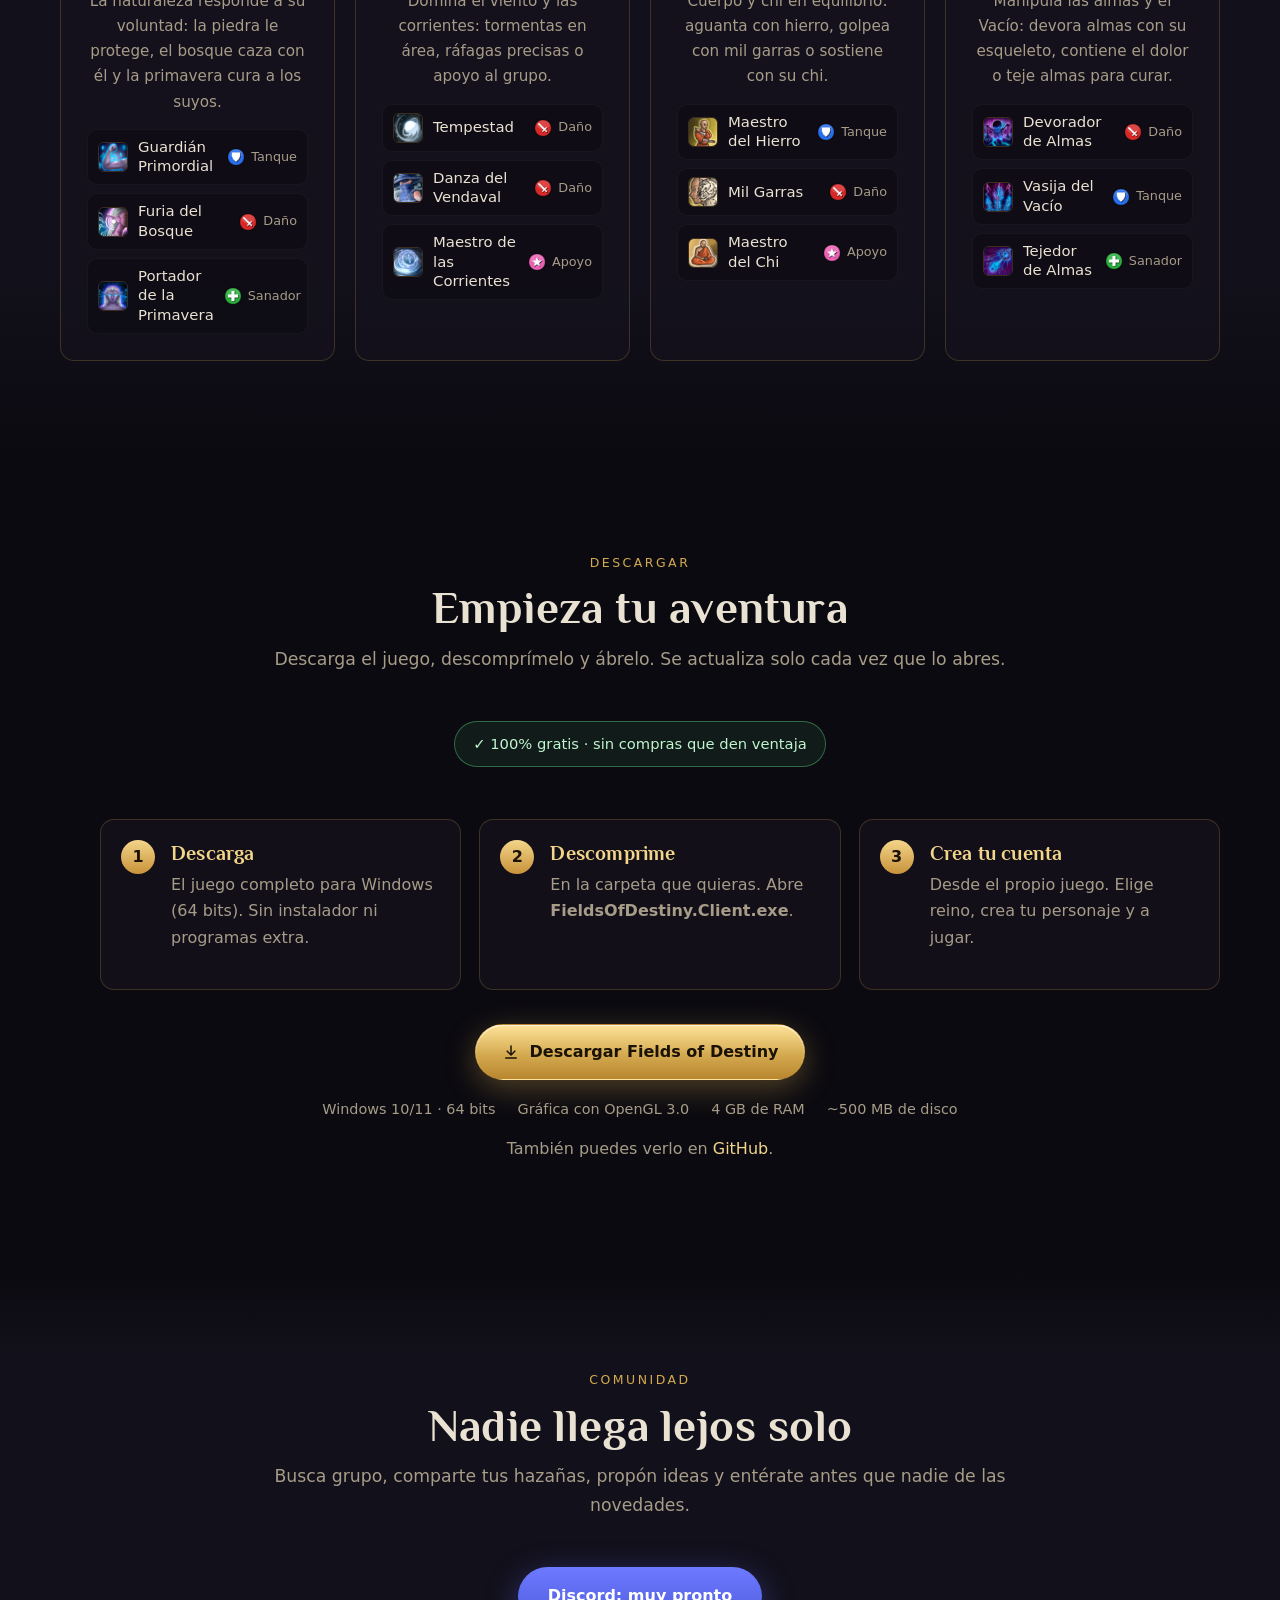
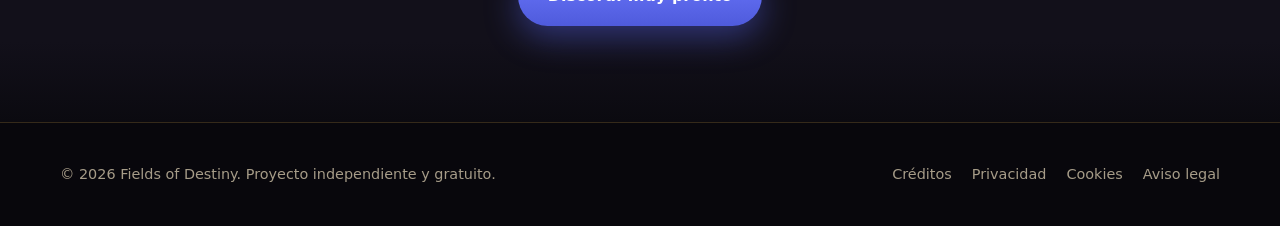
==== commit 4347d9ef: "removed some sections" ====
--- a/public/index.html
+++ b/public/index.html
@@ -21,10 +21,7 @@
   <div class="wrap">
     <a class="brand" href="#inicio"><img src="favicon.svg" alt="" width="30" height="30">Fields of Destiny</a>
     <ul>
-      <li><a href="#juego">El juego</a></li>
       <li><a href="#clases">Clases</a></li>
-      <li><a href="#mundo">Mundo</a></li>
-      <li><a href="#vistas">Vistas</a></li>
       <li><a href="#comunidad">Comunidad</a></li>
     </ul>
     <a class="btn btn-primary" href="#descargar">Jugar gratis</a>
@@ -60,58 +57,6 @@
   </section>
 
   <hr class="divider">
-
-  <section id="juego">
-    <div class="wrap">
-      <div class="section-head reveal">
-        <span class="kicker">El juego</span>
-        <h2>Lo que hacía grandes a los MMORPG clásicos</h2>
-        <p>Combate por objetivo, roles que importan, mazmorras que piden coordinación y un mundo que se recorre a pie. Hecho por y para quienes echan de menos esa sensación.</p>
-      </div>
-      <div class="grid g4">
-        <article class="card reveal">
-          <div class="icon-badge"><svg viewBox="0 0 24 24"><path d="M12 2l2.4 5.6L20 8l-4.3 3.9L17 18l-5-3-5 3 1.3-6.1L4 8l5.6-.4z"/></svg></div>
-          <h3>Tab-target de verdad</h3>
-          <p>Selecciona a tu objetivo, gestiona tus enfriamientos y tu recurso, interrumpe, esquiva las mecánicas del jefe. Habilidad y conocimiento, no reflejos de ratón.</p>
-        </article>
-        <article class="card reveal">
-          <div class="icon-badge"><svg viewBox="0 0 24 24"><path d="M12 2a5 5 0 0 1 5 5v3h1a2 2 0 0 1 2 2v8a2 2 0 0 1-2 2H6a2 2 0 0 1-2-2v-8a2 2 0 0 1 2-2h1V7a5 5 0 0 1 5-5zm0 2a3 3 0 0 0-3 3v3h6V7a3 3 0 0 0-3-3z"/></svg></div>
-          <h3>Gratis y justo</h3>
-          <p>Sin pagar para ganar. Nunca. Nada que se compre da ventaja: el mejor equipo se consigue jugando, en mazmorras, bandas, profesiones y misiones.</p>
-        </article>
-        <article class="card reveal">
-          <div class="icon-badge"><svg viewBox="0 0 24 24"><path d="M16 11a3 3 0 1 0-3-3 3 3 0 0 0 3 3zm-8 0a3 3 0 1 0-3-3 3 3 0 0 0 3 3zm0 2c-2.7 0-8 1.3-8 4v3h10v-3c0-1.1.4-2.1 1.2-3A12 12 0 0 0 8 13zm8 0c-.3 0-.7 0-1.1.1A4.2 4.2 0 0 1 17 17v3h7v-3c0-2.7-5.3-4-8-4z"/></svg></div>
-          <h3>Tanque, sanador, daño</h3>
-          <p>Cada especialización tiene un papel. El tanque sujeta a los monstruos, el sanador mantiene vivo al grupo y el daño acaba el trabajo. Juntos llegáis más lejos.</p>
-        </article>
-        <article class="card reveal">
-          <div class="icon-badge"><svg viewBox="0 0 24 24"><path d="M3 21V9l9-6 9 6v12h-6v-7H9v7z"/></svg></div>
-          <h3>Mazmorras y bandas</h3>
-          <p>Instancias para 5, 10 y 20 jugadores con élites, jefes con patrones propios, salas que se cierran al empezar el combate y botín que merece la pena.</p>
-        </article>
-        <article class="card reveal">
-          <div class="icon-badge"><svg viewBox="0 0 24 24"><path d="M14.7 6.3a1 1 0 0 0 0 1.4l1.6 1.6a1 1 0 0 0 1.4 0l3.8-3.8a6 6 0 0 1-7.9 7.9l-6.9 6.9a2.1 2.1 0 0 1-3-3l6.9-6.9a6 6 0 0 1 7.9-7.9z"/></svg></div>
-          <h3>Profesiones</h3>
-          <p>Herrero de armas, armero, joyero, alquimista y cocinero. Recolecta, fabrica, mejora y engasta: lo que haces tiene valor de verdad.</p>
-        </article>
-        <article class="card reveal">
-          <div class="icon-badge"><svg viewBox="0 0 24 24"><path d="M12 2C6.5 2 2 4.2 2 7s4.5 5 10 5 10-2.2 10-5-4.5-5-10-5zM2 9.5V12c0 2.8 4.5 5 10 5s10-2.2 10-5V9.5C20.4 11.6 16.5 13 12 13S3.6 11.6 2 9.5zm0 5V17c0 2.8 4.5 5 10 5s10-2.2 10-5v-2.5c-1.6 2.1-5.5 3.5-10 3.5S3.6 16.6 2 14.5z"/></svg></div>
-          <h3>Economía de jugadores</h3>
-          <p>Casa de subastas, pujas y compra inmediata. El oro y los objetos los mueven los jugadores, no una tienda.</p>
-        </article>
-        <article class="card reveal">
-          <div class="icon-badge"><svg viewBox="0 0 24 24"><path d="M5 3h14v2h2v3a5 5 0 0 1-4.6 5A6 6 0 0 1 13 15.9V19h3v2H8v-2h3v-3.1A6 6 0 0 1 7.6 13 5 5 0 0 1 3 8V5h2zm0 4v1a3 3 0 0 0 2 2.8V7zm14 0h-2v3.8A3 3 0 0 0 19 8z"/></svg></div>
-          <h3>Logros y conjuntos</h3>
-          <p>Cientos de logros que presumir en tu ficha y piezas de conjunto con bonificaciones al llevar 2, 3 y 4 partes. Siempre hay un objetivo más.</p>
-        </article>
-        <article class="card reveal">
-          <div class="icon-badge"><svg viewBox="0 0 24 24"><path d="M4 4h16v12H7l-3 3zm3 4v2h10V8zm0 3v2h7v-2z"/></svg></div>
-          <h3>Misiones con historia</h3>
-          <p>Una historia principal que te lleva de un extremo a otro del mundo, misiones de grupo, de mazmorra y de jefe, con recompensas a elegir.</p>
-        </article>
-      </div>
-    </div>
-  </section>
 
   <section id="clases" class="alt">
     <div class="wrap">
@@ -160,71 +105,6 @@
             <li><img class="spell" src="img/iconos/warlock_30.png" alt="" loading="lazy">Vasija del Vacío<span class="role"><img src="img/roles/role_tank.png" alt="">Tanque</span></li>
             <li><img class="spell" src="img/iconos/warlock_23.png" alt="" loading="lazy">Tejedor de Almas<span class="role"><img src="img/roles/role_healer.png" alt="">Sanador</span></li>
           </ul>
-        </article>
-      </div>
-    </div>
-  </section>
-
-  <section id="mundo">
-    <div class="wrap">
-      <div class="section-head reveal">
-        <span class="kicker">El mundo</span>
-        <h2>Destinia te espera</h2>
-        <p>Bosques susurrantes, desiertos sin fin, oasis, cumbres heladas y cuevas donde nadie ha vuelto. Del nivel 1 al 50, cada región tiene sus monstruos, sus secretos y sus jefes.</p>
-      </div>
-      <div class="world">
-        <div class="reveal">
-          <h3>Regiones</h3>
-          <ul class="zones">
-            <li><b>Valle de los Susurros</b><span class="lvl">1-3</span></li>
-            <li><b>Bosque Susurrante</b><span class="lvl">1-12</span></li>
-            <li><b>Arenas Eternas</b><span class="lvl">11-30</span></li>
-            <li><b>Desierto de Faladash</b><span class="lvl">12-22</span></li>
-            <li><b>Oasis de Faladash</b><span class="lvl">20-35</span></li>
-            <li><b>Cumbre de los Caídos</b><span class="lvl">35-42</span></li>
-          </ul>
-          <h3 class="mt">Mazmorras</h3>
-          <ul class="zones">
-            <li><b>El Jabalirium</b><span class="lvl dg">10</span></li>
-            <li><b>Cueva de los Catalyphis</b><span class="lvl dg">19-25</span></li>
-            <li><b>La Guarida de Faladash</b><span class="lvl dg">25</span></li>
-            <li><b>Risco del Guiverno</b><span class="lvl dg">40-41</span></li>
-          </ul>
-        </div>
-        <div class="reveal">
-          <h3>Bestiario</h3>
-          <div class="bestiary">
-            <figure><img class="pixel" src="img/monstruos/guiverno.png" alt="Guiverno" loading="lazy"><figcaption>Guiverno</figcaption></figure>
-            <figure><img class="pixel" src="img/monstruos/golem.png" alt="Gólem" loading="lazy"><figcaption>Gólem</figcaption></figure>
-            <figure><img class="pixel" src="img/monstruos/minotauro.png" alt="Minotauro" loading="lazy"><figcaption>Minotauro</figcaption></figure>
-            <figure><img class="pixel" src="img/monstruos/jabali.png" alt="Caballero jabalí" loading="lazy"><figcaption>Caballero jabalí</figcaption></figure>
-            <figure><img class="pixel" src="img/monstruos/esqueleto.png" alt="Caballero esqueleto" loading="lazy"><figcaption>Caballero esqueleto</figcaption></figure>
-            <figure><img class="pixel" src="img/monstruos/arana.png" alt="Araña gigante" loading="lazy"><figcaption>Araña gigante</figcaption></figure>
-            <figure><img class="pixel" src="img/monstruos/goblin.png" alt="Chamán goblin" loading="lazy"><figcaption>Chamán goblin</figcaption></figure>
-          </div>
-          <p class="muted mt-s">Y muchos más: antliones, demonios, orcos, trolls, hombres lobo, limos, zombis piratas...</p>
-        </div>
-      </div>
-    </div>
-  </section>
-
-  <section id="vistas" class="alt views">
-    <div class="wrap">
-      <div class="section-head reveal">
-        <span class="kicker">Dos formas de verlo</span>
-        <h2>Vista cenital o tercera persona</h2>
-        <p>Cambia cuando quieras en Opciones. La clásica vista desde arriba para controlarlo todo, o la cámara a tu espalda para sumergirte en el mundo.</p>
-      </div>
-      <div class="grid g2">
-        <article class="card reveal">
-          <div class="view-demo top"><span class="ring"></span><img class="pixel" src="img/heroes/mago.png" alt="" loading="lazy"></div>
-          <h3>Cenital</h3>
-          <p>La vista de los clásicos: todo el combate a la vista, posicionamiento preciso y lectura clara de las mecánicas en el suelo.</p>
-        </article>
-        <article class="card reveal">
-          <div class="view-demo third"><span class="ring"></span><img class="pixel" src="img/heroes/guardian.png" alt="" loading="lazy"></div>
-          <h3>Tercera persona</h3>
-          <p>La cámara detrás de tu personaje, con horizonte, cielo y ciclo de día y noche. Para recorrer Destinia como si estuvieras allí.</p>
         </article>
       </div>
     </div>
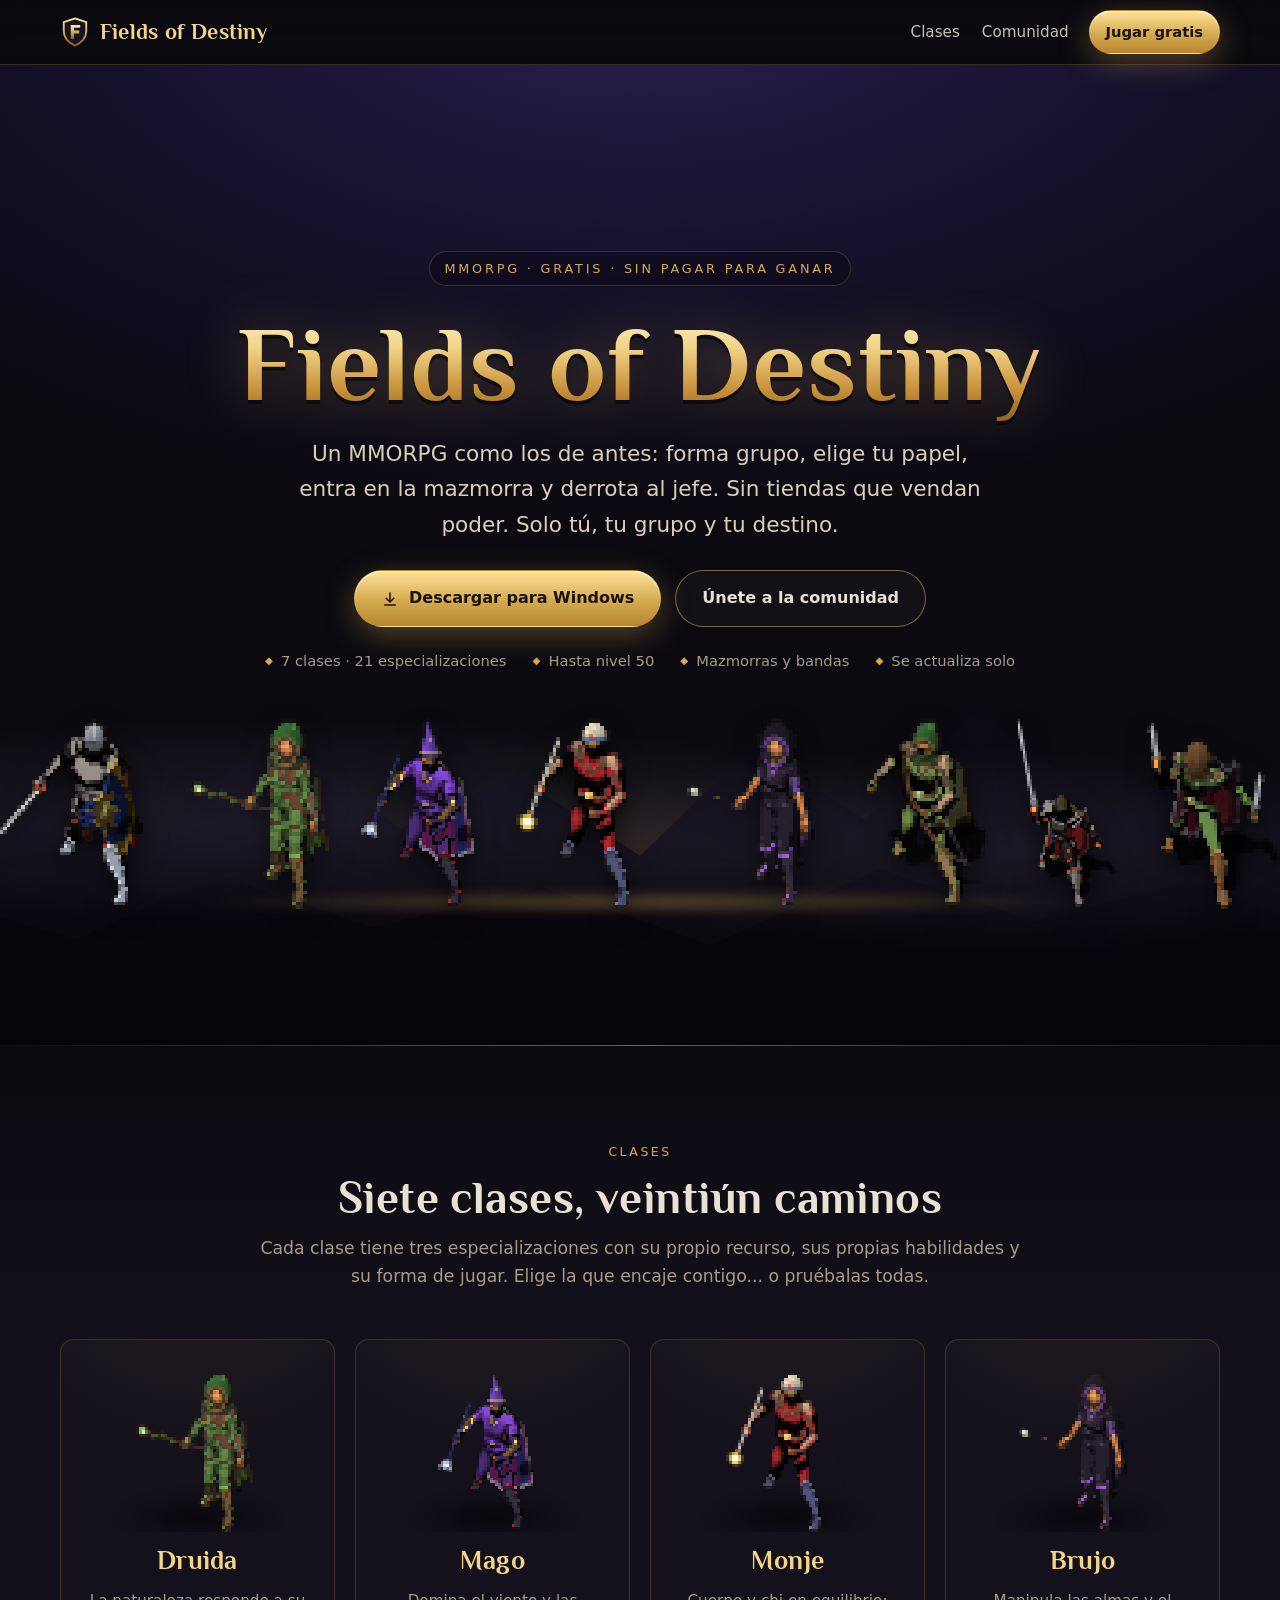
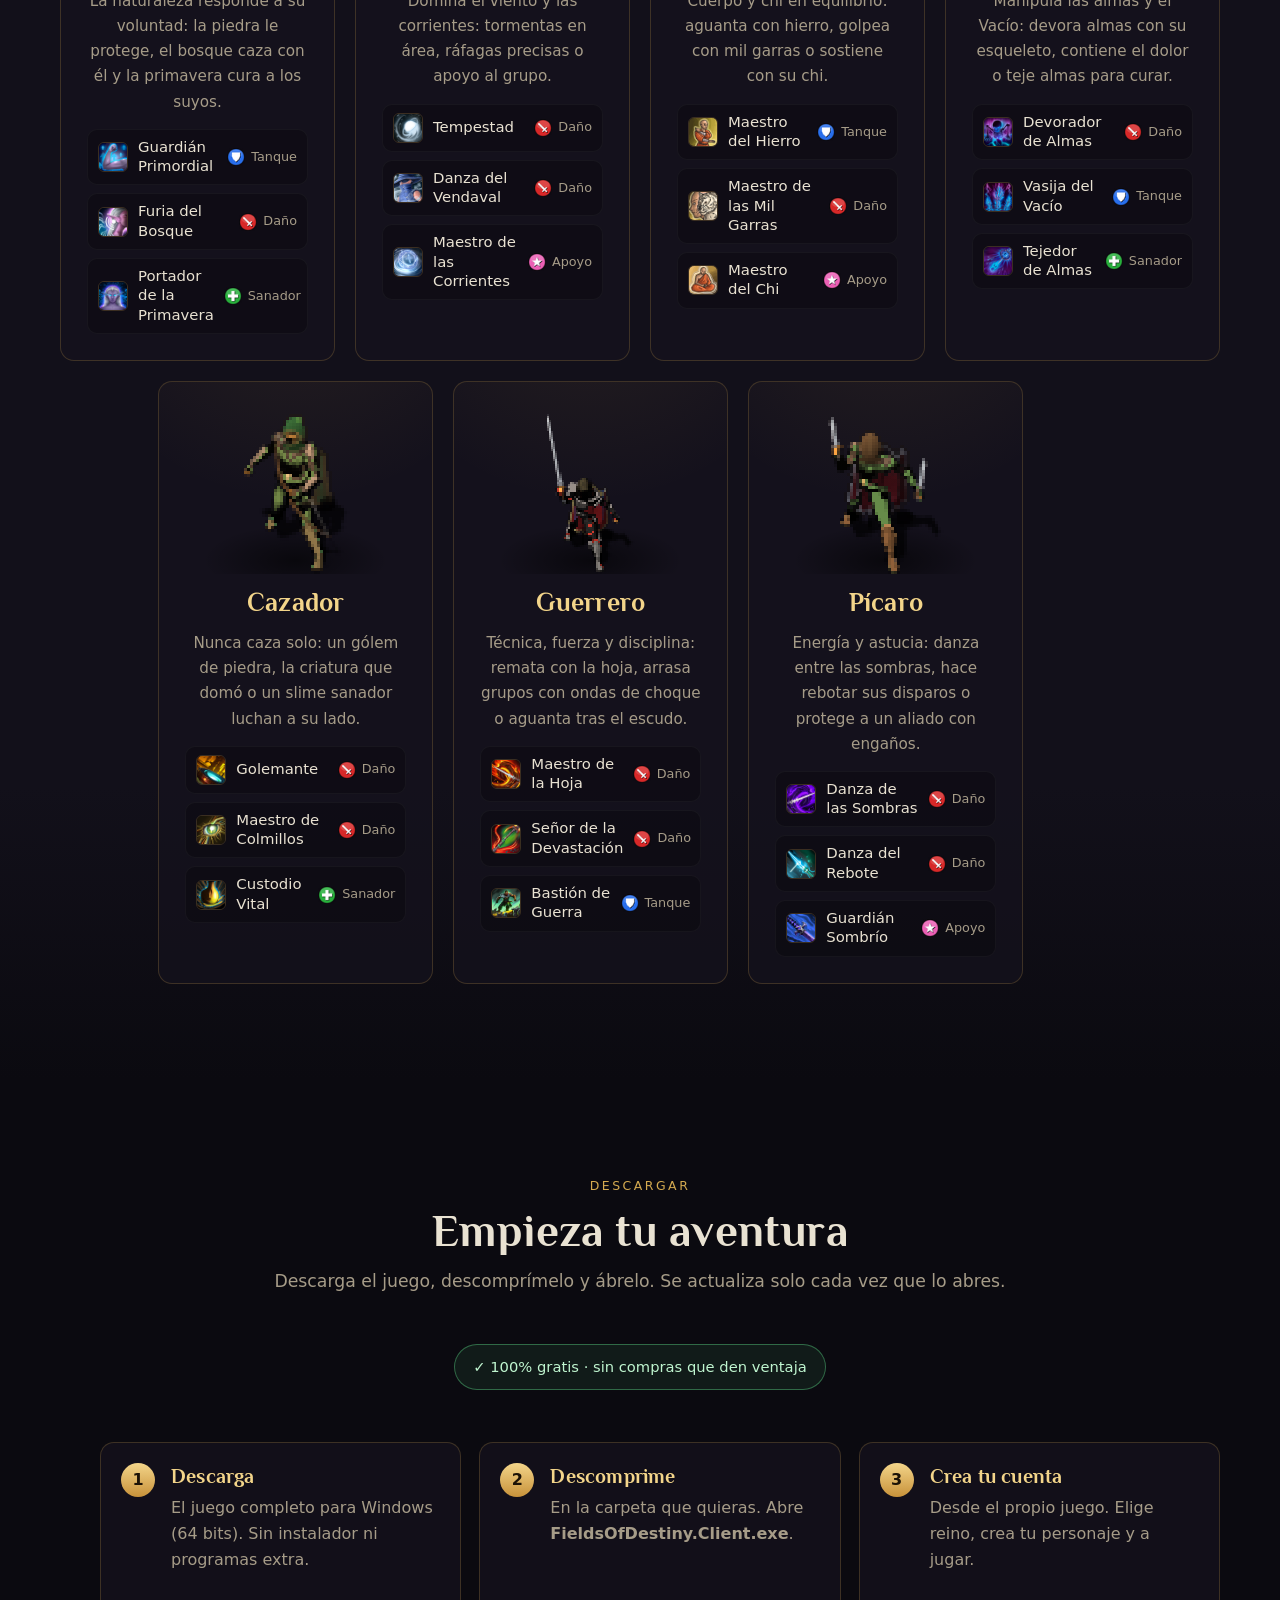
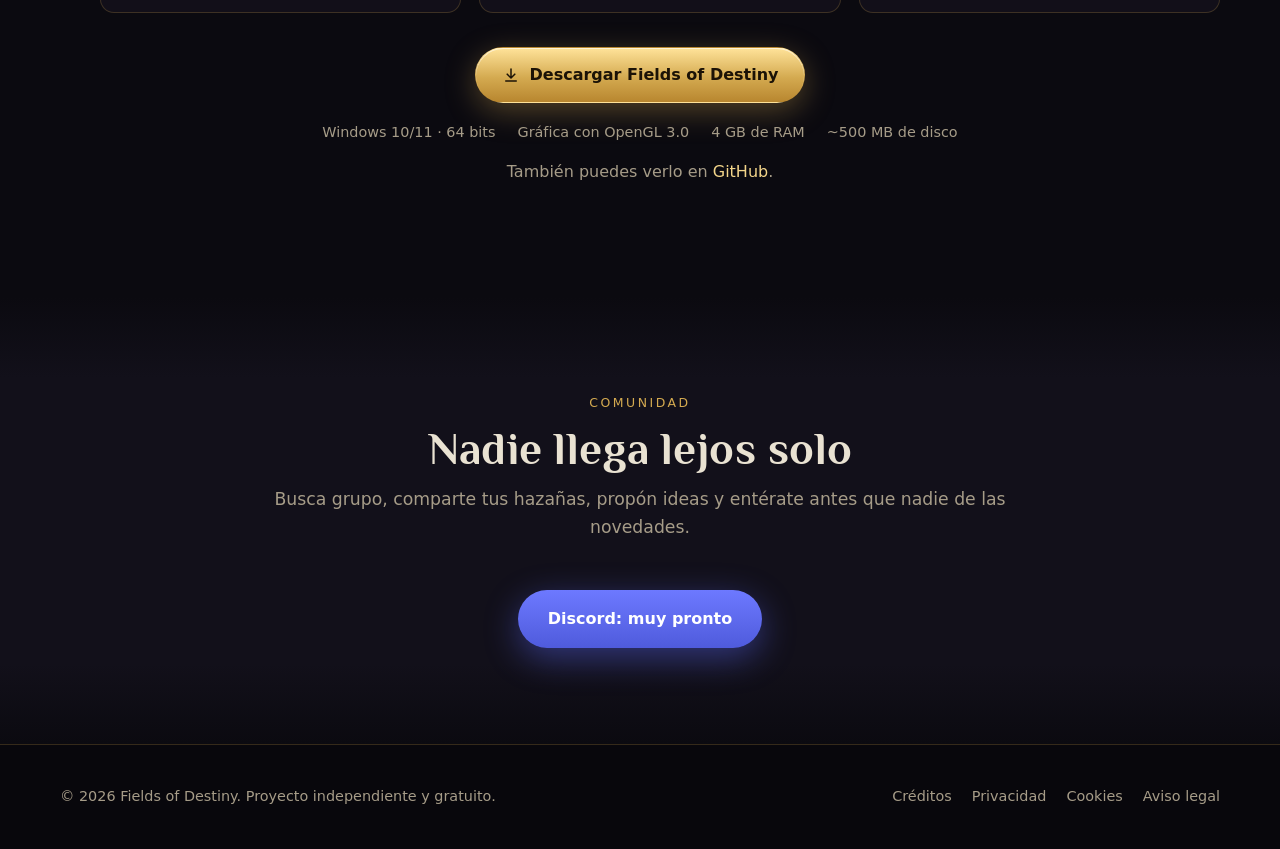
==== commit 2c31c1ae: "Add Missing Classes" ====
--- a/public/index.html
+++ b/public/index.html
@@ -45,13 +45,16 @@
         </a>
         <a class="btn" href="#comunidad">Únete a la comunidad</a>
       </div>
-      <div class="facts"><span>4 clases · 12 especializaciones</span><span>Hasta nivel 50</span><span>Mazmorras y bandas</span><span>Se actualiza solo</span></div>
+      <div class="facts"><span>7 clases · 21 especializaciones</span><span>Hasta nivel 50</span><span>Mazmorras y bandas</span><span>Se actualiza solo</span></div>
       <div class="party" aria-label="Un grupo de aventureros">
         <img class="pixel" src="img/heroes/guardian.png" alt="Un guardián con armadura de placas" height="190">
         <img class="pixel" src="img/heroes/druida.png" alt="Una druida del bosque" height="190">
         <img class="pixel" src="img/heroes/mago.png" alt="Un mago con su báculo" height="190">
         <img class="pixel" src="img/heroes/monje.png" alt="Un monje con turbante" height="190">
         <img class="pixel" src="img/heroes/brujo.png" alt="Una bruja nigromante" height="190">
+        <img class="pixel" src="img/heroes/cazador.png" alt="Un cazador con su arco" height="190">
+        <img class="pixel" src="img/heroes/guerrero.png" alt="Un guerrero con su mandoble" height="190">
+        <img class="pixel" src="img/heroes/picaro.png" alt="Un pícaro con dos dagas" height="190">
       </div>
     </div>
   </section>
@@ -62,10 +65,10 @@
     <div class="wrap">
       <div class="section-head reveal">
         <span class="kicker">Clases</span>
-        <h2>Cuatro clases, doce caminos</h2>
+        <h2>Siete clases, veintiún caminos</h2>
         <p>Cada clase tiene tres especializaciones con su propio recurso, sus propias habilidades y su forma de jugar. Elige la que encaje contigo... o pruébalas todas.</p>
       </div>
-      <div class="grid g4">
+      <div class="grid g4 classes-grid">
         <article class="card class-card reveal">
           <div class="class-art"><img class="pixel" src="img/heroes/druida.png" alt="Druida" loading="lazy"></div>
           <h3>Druida</h3>
@@ -92,7 +95,7 @@
           <p>Cuerpo y chi en equilibrio: aguanta con hierro, golpea con mil garras o sostiene con su chi.</p>
           <ul class="specs">
             <li><img class="spell" src="img/iconos/monk_11.png" alt="" loading="lazy">Maestro del Hierro<span class="role"><img src="img/roles/role_tank.png" alt="">Tanque</span></li>
-            <li><img class="spell" src="img/iconos/monk_3.png" alt="" loading="lazy">Mil Garras<span class="role"><img src="img/roles/role_damage.png" alt="">Daño</span></li>
+            <li><img class="spell" src="img/iconos/monk_3.png" alt="" loading="lazy">Maestro de las Mil Garras<span class="role"><img src="img/roles/role_damage.png" alt="">Daño</span></li>
             <li><img class="spell" src="img/iconos/monk_22.png" alt="" loading="lazy">Maestro del Chi<span class="role"><img src="img/roles/role_support.png" alt="">Apoyo</span></li>
           </ul>
         </article>
@@ -104,6 +107,36 @@
             <li><img class="spell" src="img/iconos/warlock_49.png" alt="" loading="lazy">Devorador de Almas<span class="role"><img src="img/roles/role_damage.png" alt="">Daño</span></li>
             <li><img class="spell" src="img/iconos/warlock_30.png" alt="" loading="lazy">Vasija del Vacío<span class="role"><img src="img/roles/role_tank.png" alt="">Tanque</span></li>
             <li><img class="spell" src="img/iconos/warlock_23.png" alt="" loading="lazy">Tejedor de Almas<span class="role"><img src="img/roles/role_healer.png" alt="">Sanador</span></li>
+          </ul>
+        </article>
+        <article class="card class-card reveal">
+          <div class="class-art"><img class="pixel" src="img/heroes/cazador.png" alt="Cazador" loading="lazy"></div>
+          <h3>Cazador</h3>
+          <p>Nunca caza solo: un gólem de piedra, la criatura que domó o un slime sanador luchan a su lado.</p>
+          <ul class="specs">
+            <li><img class="spell" src="img/iconos/hunter_28.png" alt="" loading="lazy">Golemante<span class="role"><img src="img/roles/role_damage.png" alt="">Daño</span></li>
+            <li><img class="spell" src="img/iconos/hunter_60.png" alt="" loading="lazy">Maestro de Colmillos<span class="role"><img src="img/roles/role_damage.png" alt="">Daño</span></li>
+            <li><img class="spell" src="img/iconos/hunter_23.png" alt="" loading="lazy">Custodio Vital<span class="role"><img src="img/roles/role_healer.png" alt="">Sanador</span></li>
+          </ul>
+        </article>
+        <article class="card class-card reveal">
+          <div class="class-art"><img class="pixel" src="img/heroes/guerrero.png" alt="Guerrero" loading="lazy"></div>
+          <h3>Guerrero</h3>
+          <p>Técnica, fuerza y disciplina: remata con la hoja, arrasa grupos con ondas de choque o aguanta tras el escudo.</p>
+          <ul class="specs">
+            <li><img class="spell" src="img/iconos/warrior_38.png" alt="" loading="lazy">Maestro de la Hoja<span class="role"><img src="img/roles/role_damage.png" alt="">Daño</span></li>
+            <li><img class="spell" src="img/iconos/warrior_35.png" alt="" loading="lazy">Señor de la Devastación<span class="role"><img src="img/roles/role_damage.png" alt="">Daño</span></li>
+            <li><img class="spell" src="img/iconos/warrior_13.png" alt="" loading="lazy">Bastión de Guerra<span class="role"><img src="img/roles/role_tank.png" alt="">Tanque</span></li>
+          </ul>
+        </article>
+        <article class="card class-card reveal">
+          <div class="class-art"><img class="pixel" src="img/heroes/picaro.png" alt="Pícaro" loading="lazy"></div>
+          <h3>Pícaro</h3>
+          <p>Energía y astucia: danza entre las sombras, hace rebotar sus disparos o protege a un aliado con engaños.</p>
+          <ul class="specs">
+            <li><img class="spell" src="img/iconos/rogue_1.png" alt="" loading="lazy">Danza de las Sombras<span class="role"><img src="img/roles/role_damage.png" alt="">Daño</span></li>
+            <li><img class="spell" src="img/iconos/rogue_19.png" alt="" loading="lazy">Danza del Rebote<span class="role"><img src="img/roles/role_damage.png" alt="">Daño</span></li>
+            <li><img class="spell" src="img/iconos/rogue_37.png" alt="" loading="lazy">Guardián Sombrío<span class="role"><img src="img/roles/role_support.png" alt="">Apoyo</span></li>
           </ul>
         </article>
       </div>
--- a/public/css/site.css
+++ b/public/css/site.css
@@ -260,3 +260,12 @@
   .nav .btn { padding: 8px 12px; }
   .specs .role span, .specs .role { font-size: 0.75rem; }
 }
+
+/* Seven classes: the last row of three centred under the four (and a sensible flow on narrower screens). */
+.classes-grid { grid-template-columns: repeat(12, 1fr); }
+.classes-grid > .class-card { grid-column: span 3; }
+.classes-grid > .class-card:nth-child(5) { grid-column: 2 / span 3; }
+.classes-grid > .class-card:nth-child(6) { grid-column: 5 / span 3; }
+.classes-grid > .class-card:nth-child(7) { grid-column: 8 / span 3; }
+@media (max-width: 980px) { .classes-grid { grid-template-columns: repeat(2, 1fr); } .classes-grid > .class-card, .classes-grid > .class-card:nth-child(n) { grid-column: auto; } }
+@media (max-width: 620px) { .classes-grid { grid-template-columns: 1fr; } }
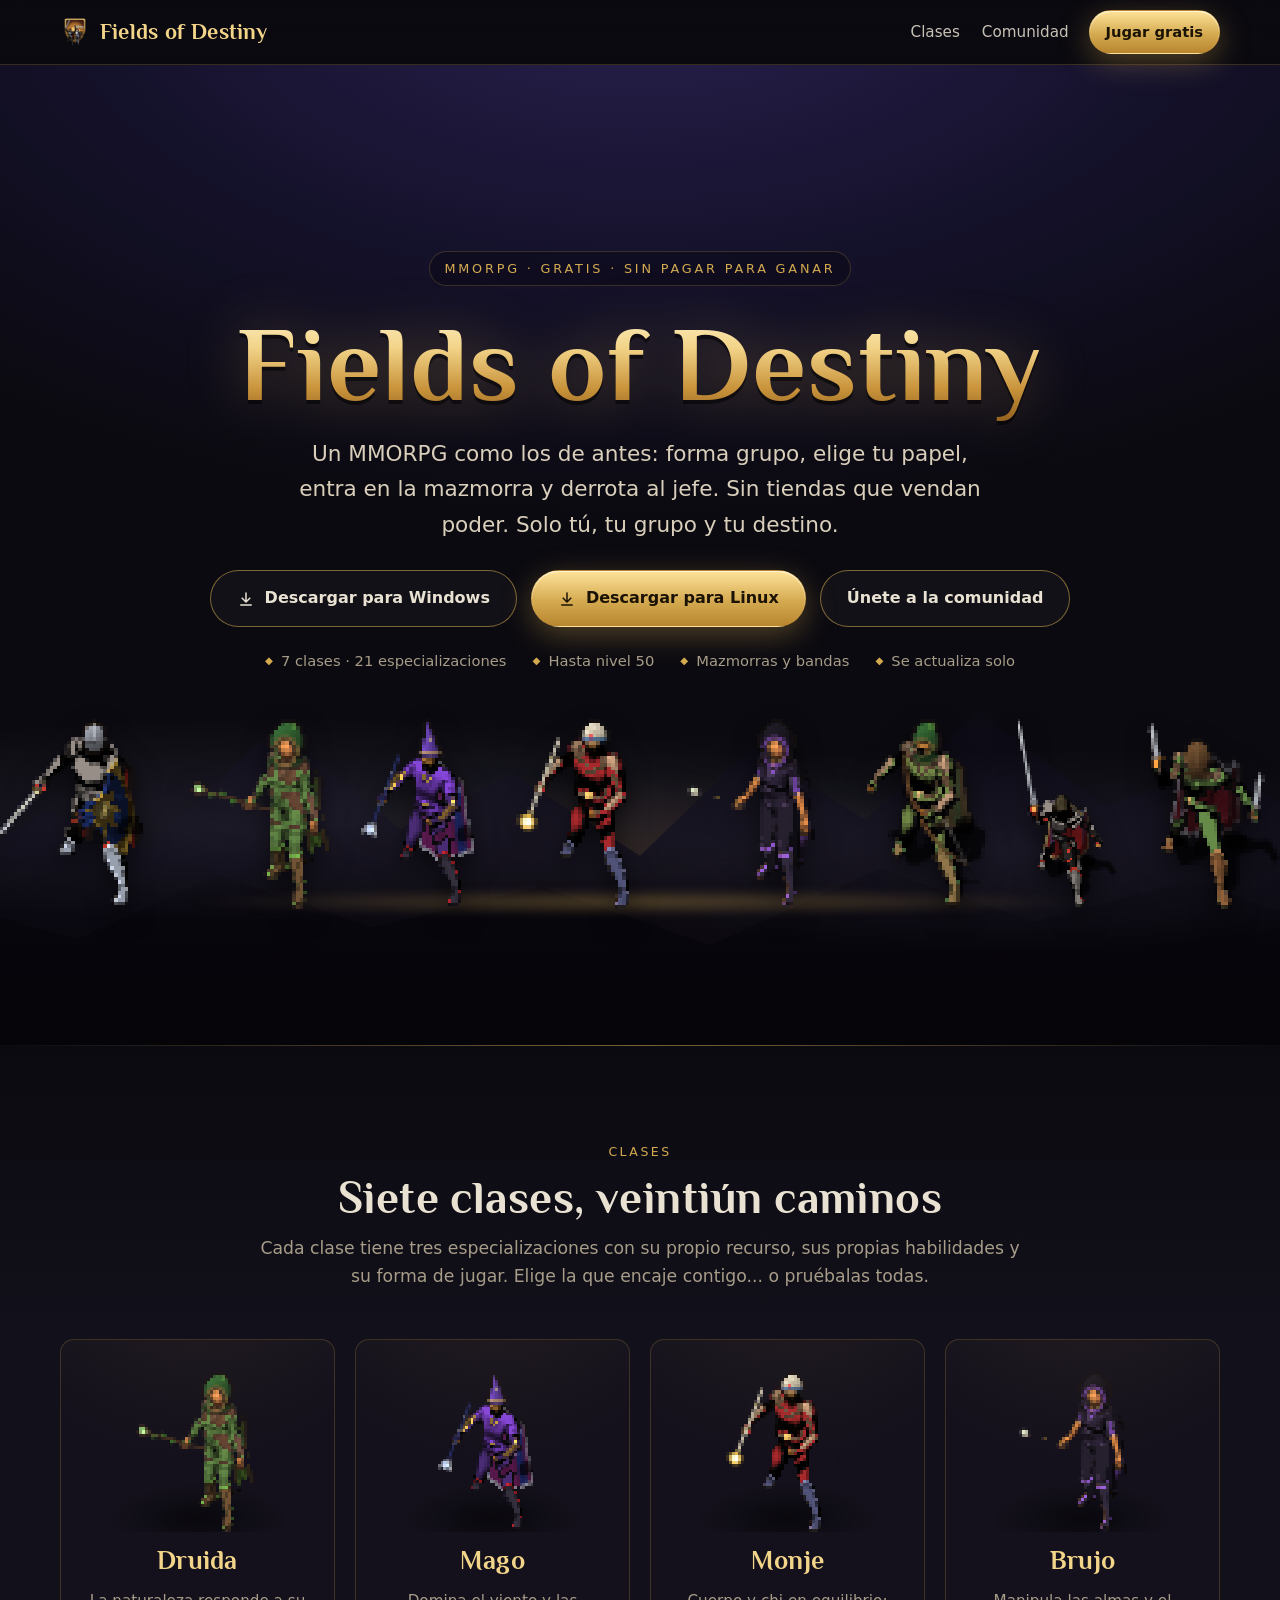
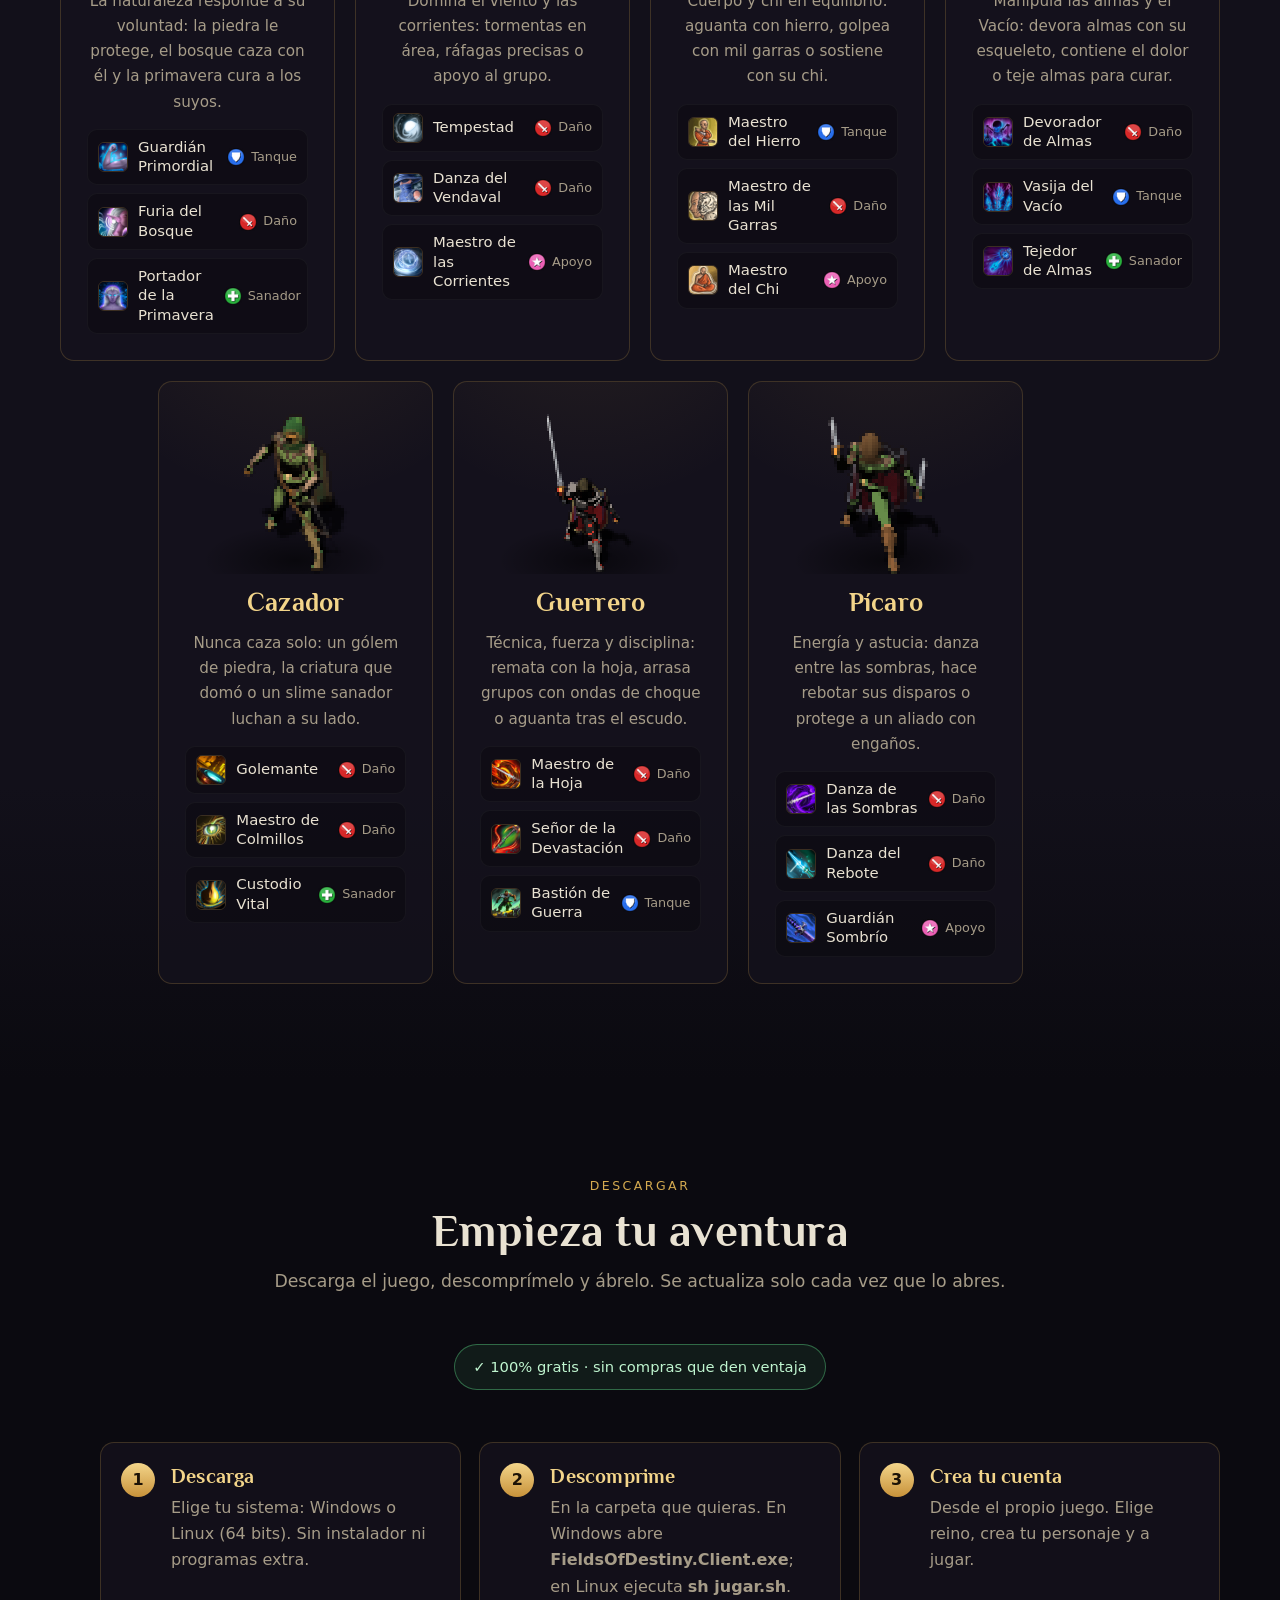
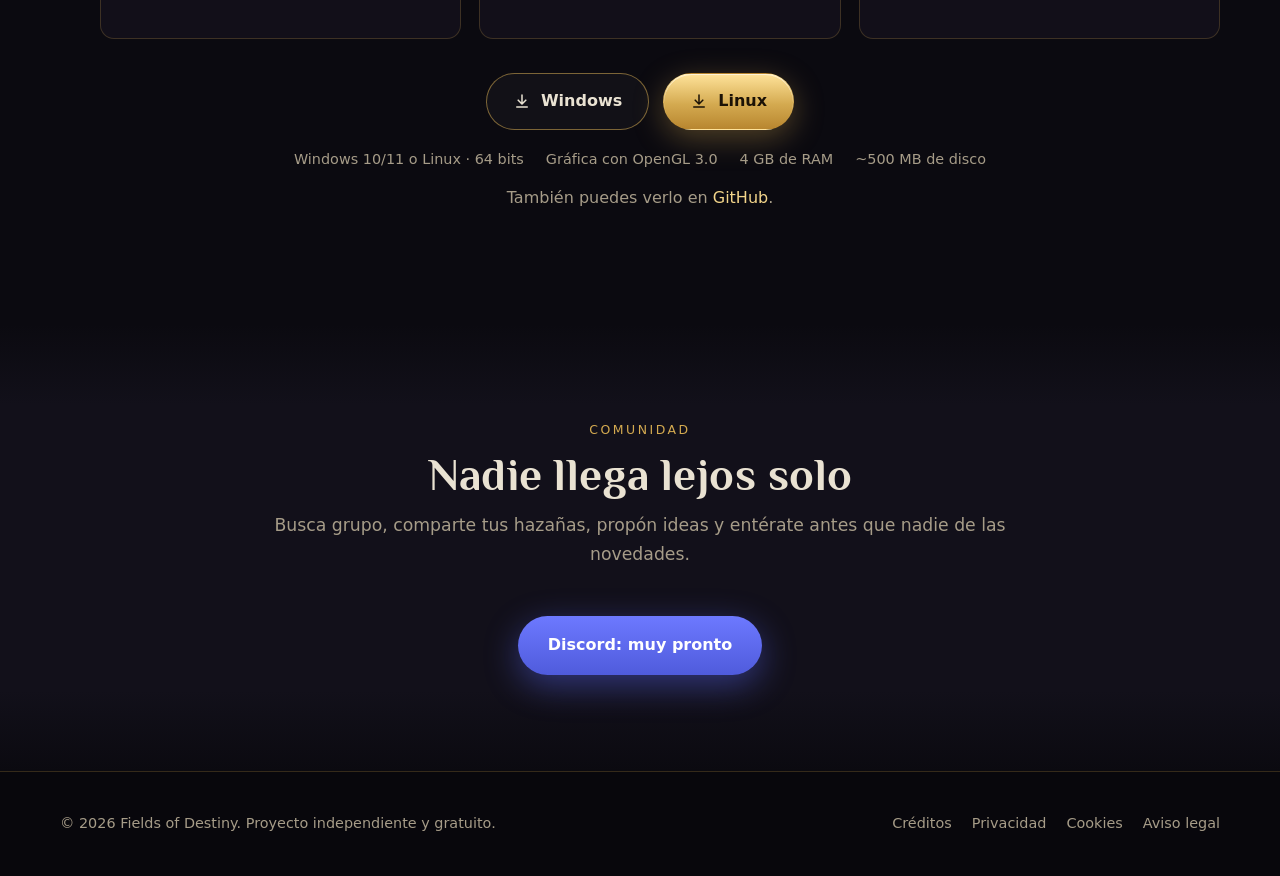
==== commit a252d2e9: "Add Linux Client Support" ====
--- a/public/index.html
+++ b/public/index.html
@@ -39,9 +39,13 @@
       <h1 class="title">Fields of Destiny</h1>
       <p class="tagline">Un MMORPG como los de antes: forma grupo, elige tu papel, entra en la mazmorra y derrota al jefe. Sin tiendas que vendan poder. Solo tú, tu grupo y tu destino.</p>
       <div class="cta">
-        <a class="btn btn-primary" href="/descargar" data-link="descarga">
+        <a class="btn btn-primary" href="/descargar/windows" data-link="descarga" data-os="windows">
           <svg viewBox="0 0 24 24" aria-hidden="true"><path d="M12 3a1 1 0 0 1 1 1v9.6l3.3-3.3a1 1 0 1 1 1.4 1.4l-5 5a1 1 0 0 1-1.4 0l-5-5a1 1 0 1 1 1.4-1.4l3.3 3.3V4a1 1 0 0 1 1-1zM5 19h14a1 1 0 1 1 0 2H5a1 1 0 1 1 0-2z"/></svg>
           Descargar para Windows
+        </a>
+        <a class="btn" href="/descargar/linux" data-link="descargaLinux" data-os="linux">
+          <svg viewBox="0 0 24 24" aria-hidden="true"><path d="M12 3a1 1 0 0 1 1 1v9.6l3.3-3.3a1 1 0 1 1 1.4 1.4l-5 5a1 1 0 0 1-1.4 0l-5-5a1 1 0 1 1 1.4-1.4l3.3 3.3V4a1 1 0 0 1 1-1zM5 19h14a1 1 0 1 1 0 2H5a1 1 0 1 1 0-2z"/></svg>
+          Descargar para Linux
         </a>
         <a class="btn" href="#comunidad">Únete a la comunidad</a>
       </div>
@@ -152,15 +156,21 @@
       </div>
       <span class="free-banner reveal">✓ 100% gratis · sin compras que den ventaja</span>
       <ol class="steps">
-        <li class="reveal"><h3>Descarga</h3><p class="muted">El juego completo para Windows (64 bits). Sin instalador ni programas extra.</p></li>
-        <li class="reveal"><h3>Descomprime</h3><p class="muted">En la carpeta que quieras. Abre <b>FieldsOfDestiny.Client.exe</b>.</p></li>
+        <li class="reveal"><h3>Descarga</h3><p class="muted">Elige tu sistema: Windows o Linux (64 bits). Sin instalador ni programas extra.</p></li>
+        <li class="reveal"><h3>Descomprime</h3><p class="muted">En la carpeta que quieras. En Windows abre <b>FieldsOfDestiny.Client.exe</b>; en Linux ejecuta <b>sh jugar.sh</b>.</p></li>
         <li class="reveal"><h3>Crea tu cuenta</h3><p class="muted">Desde el propio juego. Elige reino, crea tu personaje y a jugar.</p></li>
       </ol>
-      <a class="btn btn-primary reveal" href="/descargar" data-link="descarga">
-        <svg viewBox="0 0 24 24" aria-hidden="true"><path d="M12 3a1 1 0 0 1 1 1v9.6l3.3-3.3a1 1 0 1 1 1.4 1.4l-5 5a1 1 0 0 1-1.4 0l-5-5a1 1 0 1 1 1.4-1.4l3.3 3.3V4a1 1 0 0 1 1-1zM5 19h14a1 1 0 1 1 0 2H5a1 1 0 1 1 0-2z"/></svg>
-        Descargar Fields of Destiny
-      </a>
-      <div class="req"><span>Windows 10/11 · 64 bits</span><span>Gráfica con OpenGL 3.0</span><span>4 GB de RAM</span><span>~500 MB de disco</span></div>
+      <div class="cta reveal">
+        <a class="btn btn-primary" href="/descargar/windows" data-link="descarga" data-os="windows">
+          <svg viewBox="0 0 24 24" aria-hidden="true"><path d="M12 3a1 1 0 0 1 1 1v9.6l3.3-3.3a1 1 0 1 1 1.4 1.4l-5 5a1 1 0 0 1-1.4 0l-5-5a1 1 0 1 1 1.4-1.4l3.3 3.3V4a1 1 0 0 1 1-1zM5 19h14a1 1 0 1 1 0 2H5a1 1 0 1 1 0-2z"/></svg>
+          Windows
+        </a>
+        <a class="btn" href="/descargar/linux" data-link="descargaLinux" data-os="linux">
+          <svg viewBox="0 0 24 24" aria-hidden="true"><path d="M12 3a1 1 0 0 1 1 1v9.6l3.3-3.3a1 1 0 1 1 1.4 1.4l-5 5a1 1 0 0 1-1.4 0l-5-5a1 1 0 1 1 1.4-1.4l3.3 3.3V4a1 1 0 0 1 1-1zM5 19h14a1 1 0 1 1 0 2H5a1 1 0 1 1 0-2z"/></svg>
+          Linux
+        </a>
+      </div>
+      <div class="req"><span>Windows 10/11 o Linux · 64 bits</span><span>Gráfica con OpenGL 3.0</span><span>4 GB de RAM</span><span>~500 MB de disco</span></div>
       <p class="muted mt-s">También puedes verlo en <a href="https://github.com/zorbuk/FieldsOfDestiny-Client" data-link="repositorio" rel="noopener">GitHub</a>.</p>
     </div>
   </section>
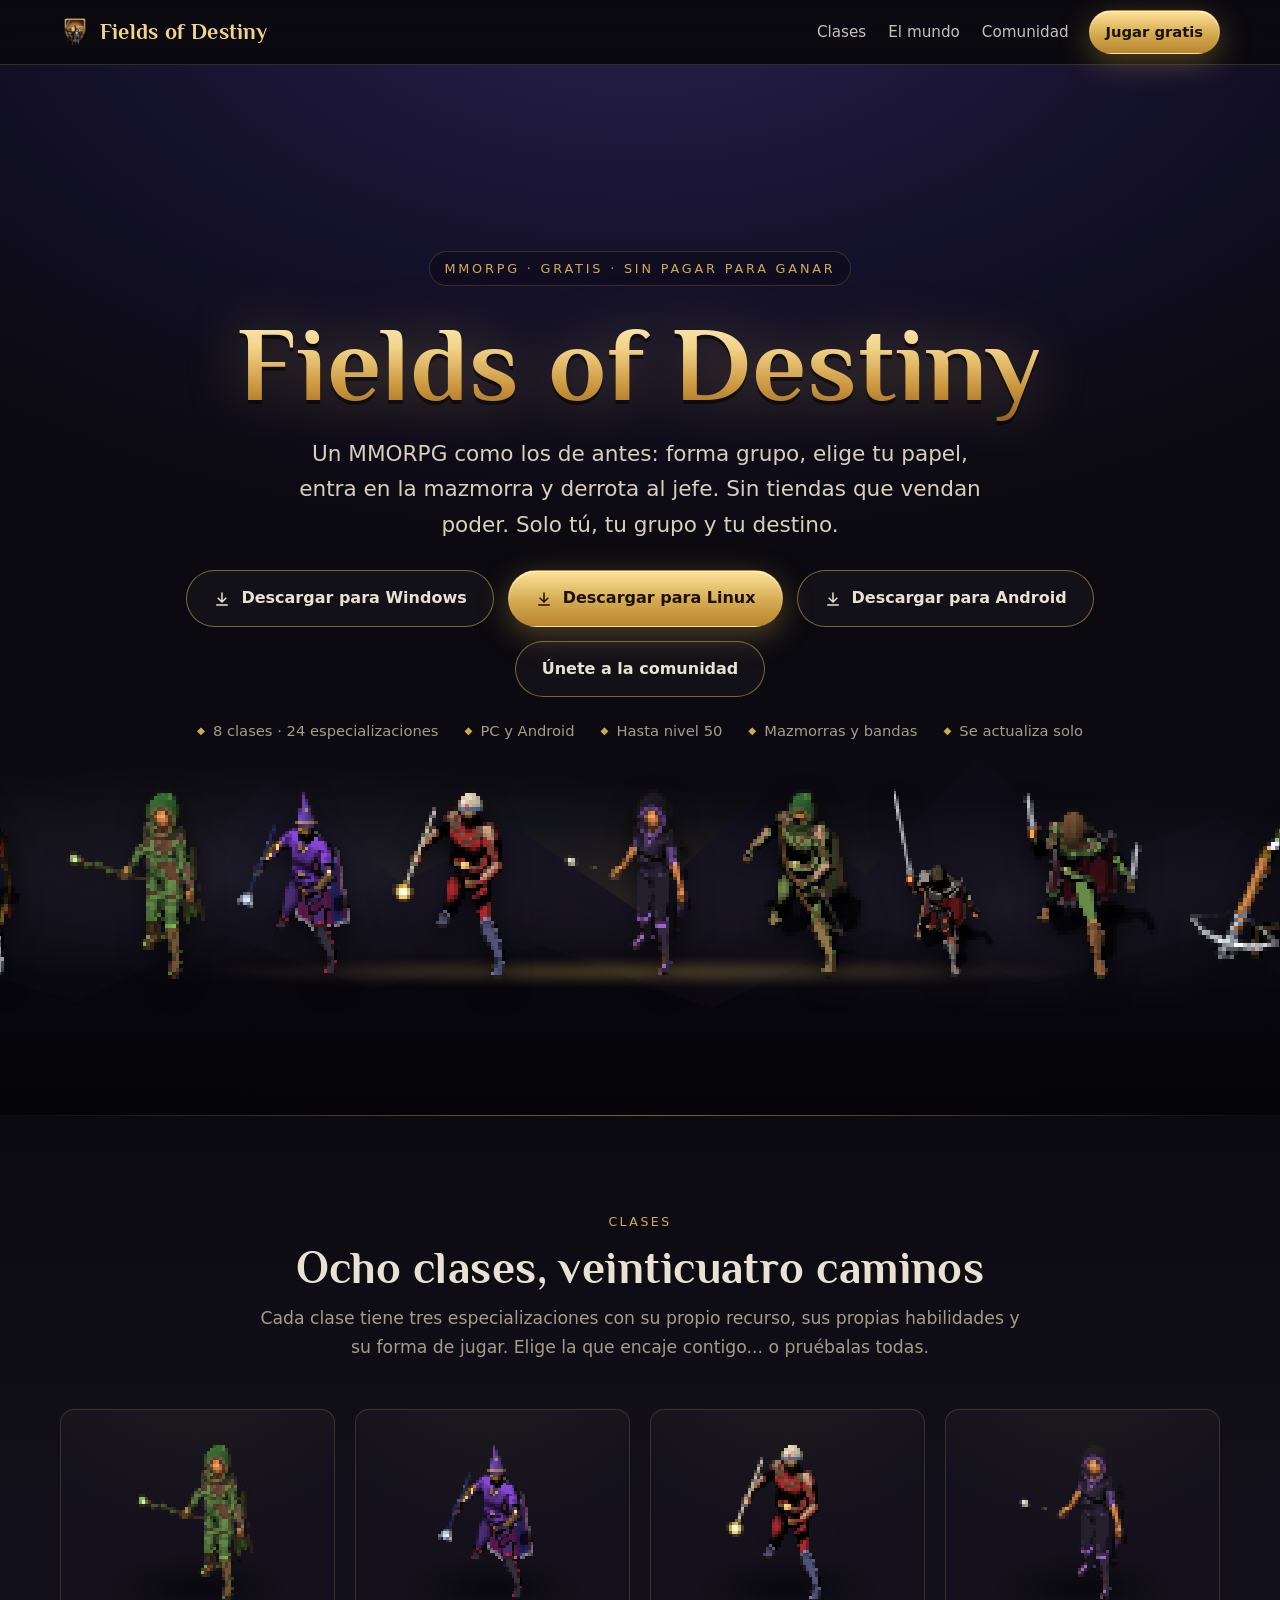
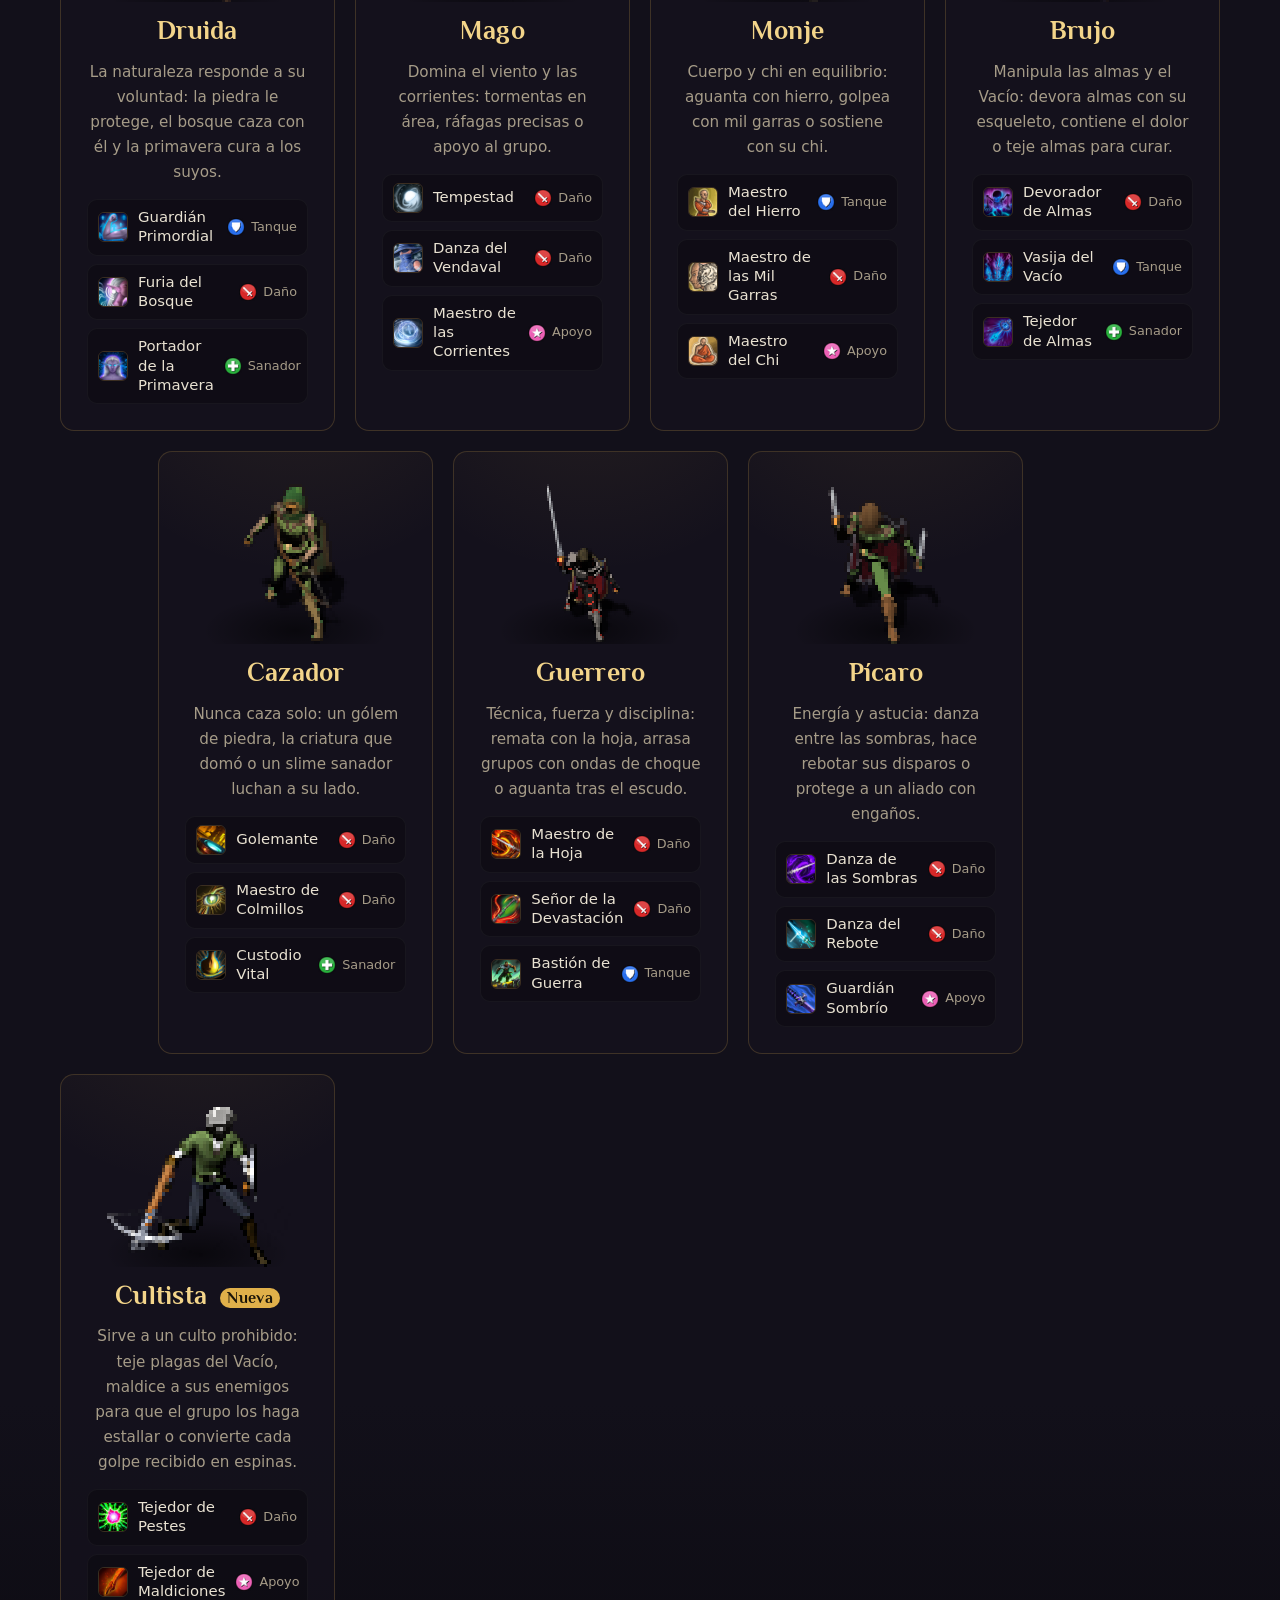
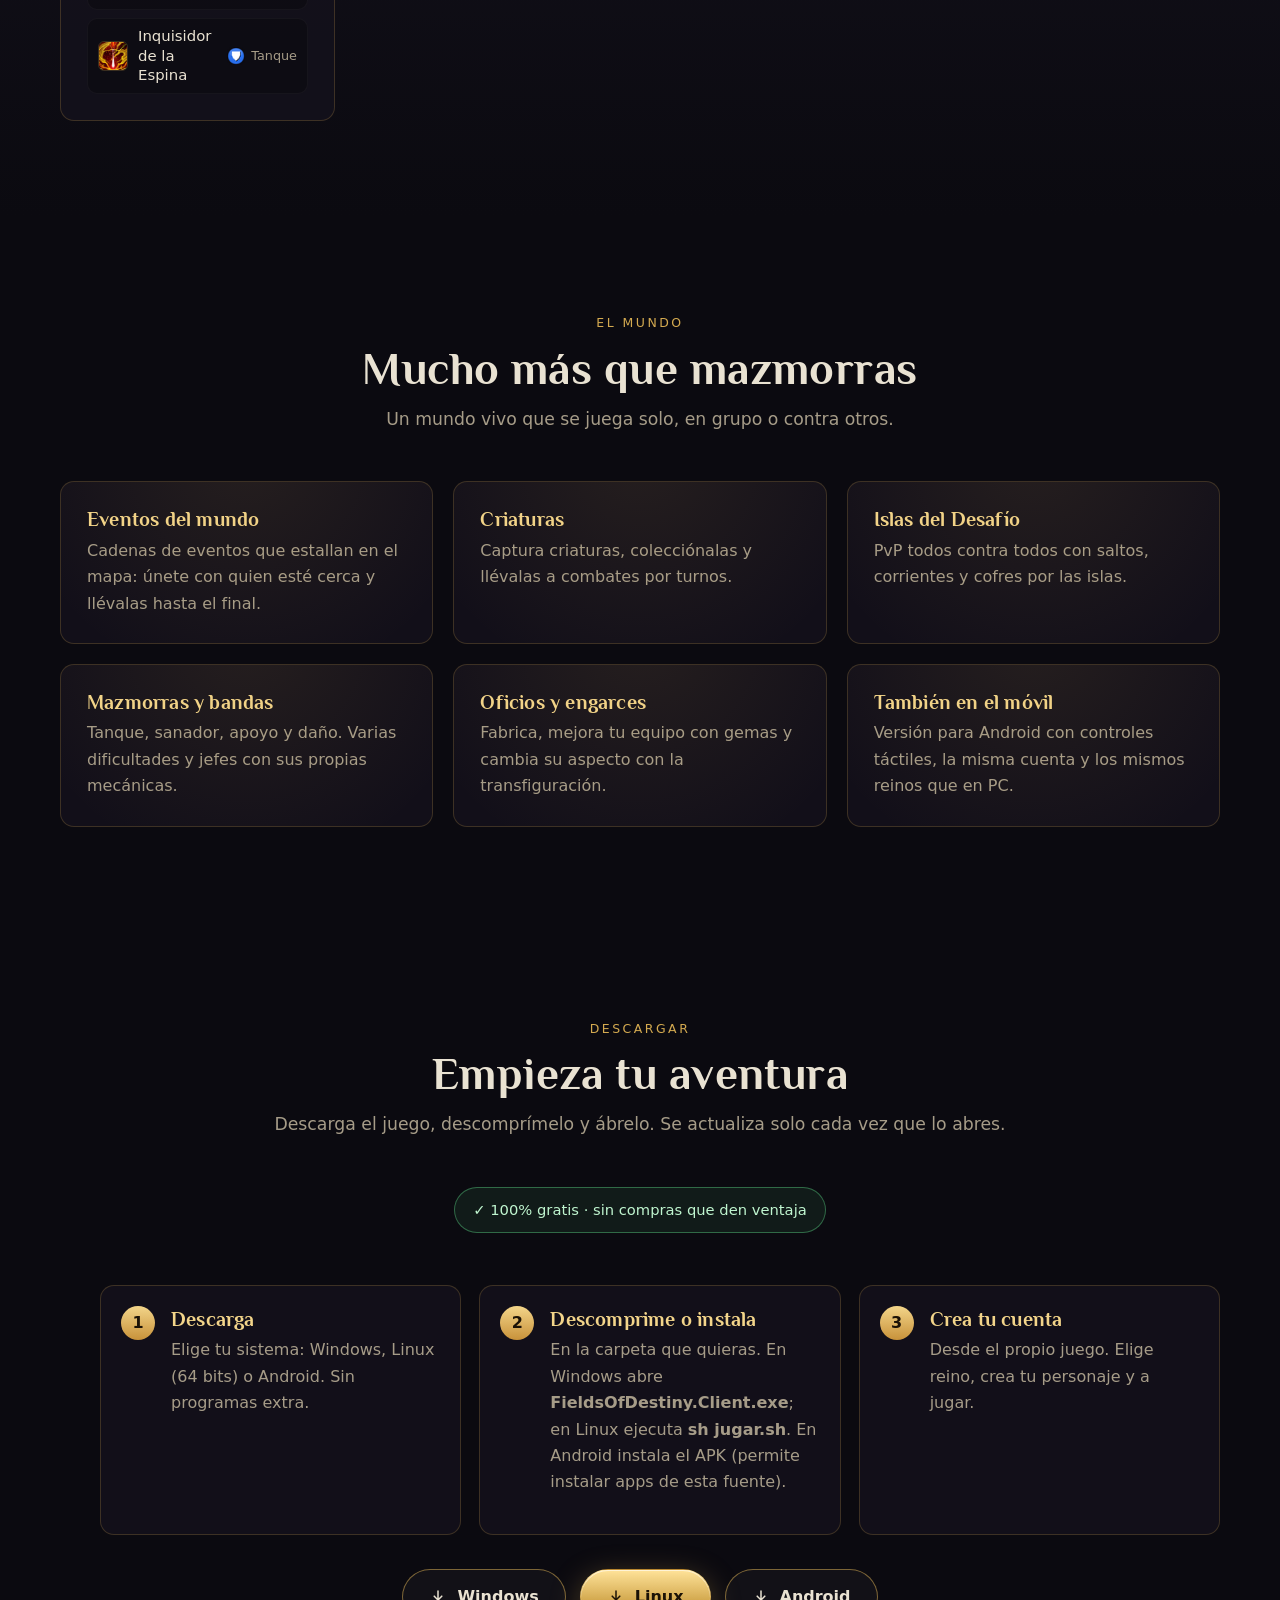
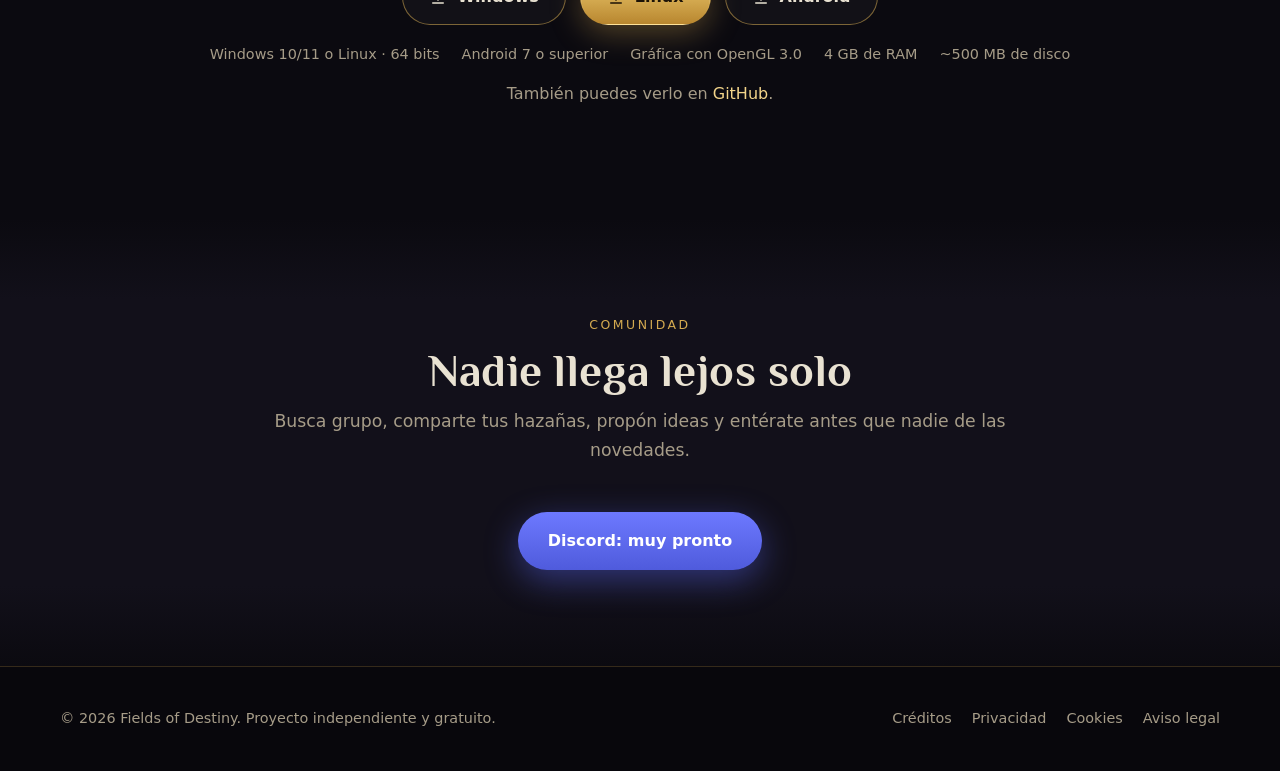
==== commit ad604faa: "Web: Android download, new Cultist class, world features section" ====
--- a/public/index.html
+++ b/public/index.html
@@ -22,6 +22,7 @@
     <a class="brand" href="#inicio"><img src="favicon.svg" alt="" width="30" height="30">Fields of Destiny</a>
     <ul>
       <li><a href="#clases">Clases</a></li>
+      <li><a href="#mundo">El mundo</a></li>
       <li><a href="#comunidad">Comunidad</a></li>
     </ul>
     <a class="btn btn-primary" href="#descargar">Jugar gratis</a>
@@ -47,9 +48,13 @@
           <svg viewBox="0 0 24 24" aria-hidden="true"><path d="M12 3a1 1 0 0 1 1 1v9.6l3.3-3.3a1 1 0 1 1 1.4 1.4l-5 5a1 1 0 0 1-1.4 0l-5-5a1 1 0 1 1 1.4-1.4l3.3 3.3V4a1 1 0 0 1 1-1zM5 19h14a1 1 0 1 1 0 2H5a1 1 0 1 1 0-2z"/></svg>
           Descargar para Linux
         </a>
+        <a class="btn" href="/descargar/android" data-link="descargaAndroid" data-os="android">
+          <svg viewBox="0 0 24 24" aria-hidden="true"><path d="M12 3a1 1 0 0 1 1 1v9.6l3.3-3.3a1 1 0 1 1 1.4 1.4l-5 5a1 1 0 0 1-1.4 0l-5-5a1 1 0 1 1 1.4-1.4l3.3 3.3V4a1 1 0 0 1 1-1zM5 19h14a1 1 0 1 1 0 2H5a1 1 0 1 1 0-2z"/></svg>
+          Descargar para Android
+        </a>
         <a class="btn" href="#comunidad">Únete a la comunidad</a>
       </div>
-      <div class="facts"><span>7 clases · 21 especializaciones</span><span>Hasta nivel 50</span><span>Mazmorras y bandas</span><span>Se actualiza solo</span></div>
+      <div class="facts"><span>8 clases · 24 especializaciones</span><span>PC y Android</span><span>Hasta nivel 50</span><span>Mazmorras y bandas</span><span>Se actualiza solo</span></div>
       <div class="party" aria-label="Un grupo de aventureros">
         <img class="pixel" src="img/heroes/guardian.png" alt="Un guardián con armadura de placas" height="190">
         <img class="pixel" src="img/heroes/druida.png" alt="Una druida del bosque" height="190">
@@ -59,6 +64,7 @@
         <img class="pixel" src="img/heroes/cazador.png" alt="Un cazador con su arco" height="190">
         <img class="pixel" src="img/heroes/guerrero.png" alt="Un guerrero con su mandoble" height="190">
         <img class="pixel" src="img/heroes/picaro.png" alt="Un pícaro con dos dagas" height="190">
+        <img class="pixel" src="img/heroes/cultista.png" alt="Un cultista con ballesta pesada y escudo" height="190">
       </div>
     </div>
   </section>
@@ -69,7 +75,7 @@
     <div class="wrap">
       <div class="section-head reveal">
         <span class="kicker">Clases</span>
-        <h2>Siete clases, veintiún caminos</h2>
+        <h2>Ocho clases, veinticuatro caminos</h2>
         <p>Cada clase tiene tres especializaciones con su propio recurso, sus propias habilidades y su forma de jugar. Elige la que encaje contigo... o pruébalas todas.</p>
       </div>
       <div class="grid g4 classes-grid">
@@ -143,6 +149,34 @@
             <li><img class="spell" src="img/iconos/rogue_37.png" alt="" loading="lazy">Guardián Sombrío<span class="role"><img src="img/roles/role_support.png" alt="">Apoyo</span></li>
           </ul>
         </article>
+        <article class="card class-card reveal">
+          <div class="class-art"><img class="pixel" src="img/heroes/cultista.png" alt="Cultista" loading="lazy"></div>
+          <h3>Cultista <span class="new-tag">Nueva</span></h3>
+          <p>Sirve a un culto prohibido: teje plagas del Vacío, maldice a sus enemigos para que el grupo los haga estallar o convierte cada golpe recibido en espinas.</p>
+          <ul class="specs">
+            <li><img class="spell" src="img/iconos/cultist_g5.png" alt="" loading="lazy">Tejedor de Pestes<span class="role"><img src="img/roles/role_damage.png" alt="">Daño</span></li>
+            <li><img class="spell" src="img/iconos/cultist_27.png" alt="" loading="lazy">Tejedor de Maldiciones<span class="role"><img src="img/roles/role_support.png" alt="">Apoyo</span></li>
+            <li><img class="spell" src="img/iconos/cultist_13.png" alt="" loading="lazy">Inquisidor de la Espina<span class="role"><img src="img/roles/role_tank.png" alt="">Tanque</span></li>
+          </ul>
+        </article>
+      </div>
+    </div>
+  </section>
+
+  <section id="mundo">
+    <div class="wrap">
+      <div class="section-head reveal">
+        <span class="kicker">El mundo</span>
+        <h2>Mucho más que mazmorras</h2>
+        <p>Un mundo vivo que se juega solo, en grupo o contra otros.</p>
+      </div>
+      <div class="grid g3">
+        <article class="card reveal"><h3>Eventos del mundo</h3><p>Cadenas de eventos que estallan en el mapa: únete con quien esté cerca y llévalas hasta el final.</p></article>
+        <article class="card reveal"><h3>Criaturas</h3><p>Captura criaturas, colecciónalas y llévalas a combates por turnos.</p></article>
+        <article class="card reveal"><h3>Islas del Desafío</h3><p>PvP todos contra todos con saltos, corrientes y cofres por las islas.</p></article>
+        <article class="card reveal"><h3>Mazmorras y bandas</h3><p>Tanque, sanador, apoyo y daño. Varias dificultades y jefes con sus propias mecánicas.</p></article>
+        <article class="card reveal"><h3>Oficios y engarces</h3><p>Fabrica, mejora tu equipo con gemas y cambia su aspecto con la transfiguración.</p></article>
+        <article class="card reveal"><h3>También en el móvil</h3><p>Versión para Android con controles táctiles, la misma cuenta y los mismos reinos que en PC.</p></article>
       </div>
     </div>
   </section>
@@ -156,8 +190,8 @@
       </div>
       <span class="free-banner reveal">✓ 100% gratis · sin compras que den ventaja</span>
       <ol class="steps">
-        <li class="reveal"><h3>Descarga</h3><p class="muted">Elige tu sistema: Windows o Linux (64 bits). Sin instalador ni programas extra.</p></li>
-        <li class="reveal"><h3>Descomprime</h3><p class="muted">En la carpeta que quieras. En Windows abre <b>FieldsOfDestiny.Client.exe</b>; en Linux ejecuta <b>sh jugar.sh</b>.</p></li>
+        <li class="reveal"><h3>Descarga</h3><p class="muted">Elige tu sistema: Windows, Linux (64 bits) o Android. Sin programas extra.</p></li>
+        <li class="reveal"><h3>Descomprime o instala</h3><p class="muted">En la carpeta que quieras. En Windows abre <b>FieldsOfDestiny.Client.exe</b>; en Linux ejecuta <b>sh jugar.sh</b>. En Android instala el APK (permite instalar apps de esta fuente).</p></li>
         <li class="reveal"><h3>Crea tu cuenta</h3><p class="muted">Desde el propio juego. Elige reino, crea tu personaje y a jugar.</p></li>
       </ol>
       <div class="cta reveal">
@@ -169,8 +203,12 @@
           <svg viewBox="0 0 24 24" aria-hidden="true"><path d="M12 3a1 1 0 0 1 1 1v9.6l3.3-3.3a1 1 0 1 1 1.4 1.4l-5 5a1 1 0 0 1-1.4 0l-5-5a1 1 0 1 1 1.4-1.4l3.3 3.3V4a1 1 0 0 1 1-1zM5 19h14a1 1 0 1 1 0 2H5a1 1 0 1 1 0-2z"/></svg>
           Linux
         </a>
-      </div>
-      <div class="req"><span>Windows 10/11 o Linux · 64 bits</span><span>Gráfica con OpenGL 3.0</span><span>4 GB de RAM</span><span>~500 MB de disco</span></div>
+        <a class="btn" href="/descargar/android" data-link="descargaAndroid" data-os="android">
+          <svg viewBox="0 0 24 24" aria-hidden="true"><path d="M12 3a1 1 0 0 1 1 1v9.6l3.3-3.3a1 1 0 1 1 1.4 1.4l-5 5a1 1 0 0 1-1.4 0l-5-5a1 1 0 1 1 1.4-1.4l3.3 3.3V4a1 1 0 0 1 1-1zM5 19h14a1 1 0 1 1 0 2H5a1 1 0 1 1 0-2z"/></svg>
+          Android
+        </a>
+      </div>
+      <div class="req"><span>Windows 10/11 o Linux · 64 bits</span><span>Android 7 o superior</span><span>Gráfica con OpenGL 3.0</span><span>4 GB de RAM</span><span>~500 MB de disco</span></div>
       <p class="muted mt-s">También puedes verlo en <a href="https://github.com/zorbuk/FieldsOfDestiny-Client" data-link="repositorio" rel="noopener">GitHub</a>.</p>
     </div>
   </section>
--- a/public/css/site.css
+++ b/public/css/site.css
@@ -269,3 +269,4 @@
 .classes-grid > .class-card:nth-child(7) { grid-column: 8 / span 3; }
 @media (max-width: 980px) { .classes-grid { grid-template-columns: repeat(2, 1fr); } .classes-grid > .class-card, .classes-grid > .class-card:nth-child(n) { grid-column: auto; } }
 @media (max-width: 620px) { .classes-grid { grid-template-columns: 1fr; } }
+.new-tag { display: inline-block; margin-left: 6px; padding: 1px 7px; border-radius: 999px; font-size: .62em; vertical-align: middle; background: var(--accent, #e0b04a); color: #1a1408; font-weight: 700; letter-spacing: .02em; }
